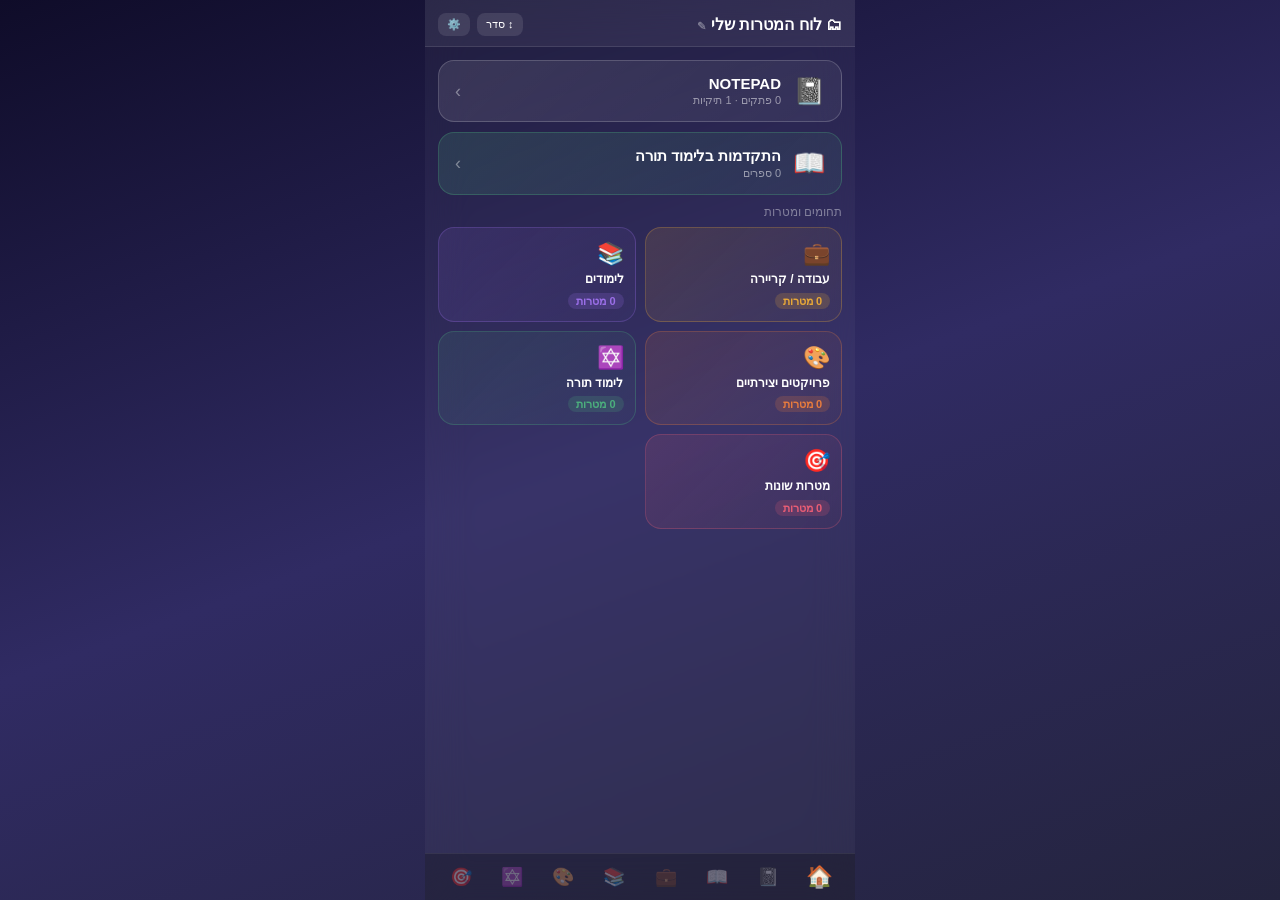
==== goals-webapp/index.html @ 12609e01 "Add files via upload" ====
<!DOCTYPE html>
<html lang="he" dir="rtl">
<head>
<meta charset="UTF-8"/>
<meta name="viewport" content="width=device-width,initial-scale=1,maximum-scale=1,user-scalable=no"/>
<meta name="mobile-web-app-capable" content="yes"/>
<meta name="apple-mobile-web-app-capable" content="yes"/>
<meta name="apple-mobile-web-app-status-bar-style" content="black-translucent"/>
<meta name="theme-color" content="#0f0c29"/>
<title>לוח המטרות</title>
<style>
*{box-sizing:border-box;margin:0;padding:0;-webkit-tap-highlight-color:transparent;}
body{font-family:'Segoe UI',Tahoma,Arial,sans-serif;background:linear-gradient(160deg,#0f0c29,#302b63,#24243e);min-height:100vh;color:#fff;direction:rtl;overflow-x:hidden;}
#root{display:flex;justify-content:center;min-height:100vh;}
.shell{width:100%;max-width:430px;min-height:100vh;background:rgba(255,255,255,0.04);backdrop-filter:blur(20px);display:flex;flex-direction:column;position:relative;}
.hdr{padding:13px 13px 10px;background:rgba(255,255,255,0.06);border-bottom:1px solid rgba(255,255,255,0.1);display:flex;align-items:center;gap:7px;flex-shrink:0;}
.hdr-title{flex:1;font-size:16px;font-weight:700;overflow:hidden;white-space:nowrap;text-overflow:ellipsis;cursor:pointer;}
.content{flex:1;overflow-y:auto;padding:13px;-webkit-overflow-scrolling:touch;}
.footer{padding:7px 10px;border-top:1px solid rgba(255,255,255,0.08);background:rgba(0,0,0,0.25);display:flex;justify-content:space-around;flex-shrink:0;}
.footer button{background:none;border:none;cursor:pointer;font-size:18px;transition:all 0.15s;padding:5px;}
.card{background:rgba(255,255,255,0.07);border-radius:14px;padding:12px 14px;margin-bottom:9px;}
.hb{background:rgba(255,255,255,0.1);border:none;border-radius:8px;color:#fff;font-size:11px;cursor:pointer;padding:5px 9px;}
.ib{background:rgba(255,255,255,0.1);border:none;border-radius:8px;color:#fff;font-size:13px;cursor:pointer;padding:5px 7px;}
.inp{width:100%;background:rgba(255,255,255,0.1);border:1px solid rgba(255,255,255,0.2);border-radius:10px;padding:10px 12px;color:#fff;font-size:14px;outline:none;direction:rtl;font-family:inherit;}
.inp::placeholder{color:rgba(255,255,255,0.4);}
textarea.inp{resize:none;}
.btn{border:none;border-radius:10px;color:#fff;font-size:14px;font-weight:600;padding:10px 16px;cursor:pointer;}
.row{display:flex;align-items:center;gap:8px;justify-content:space-between;}
.grid2{display:grid;grid-template-columns:1fr 1fr;gap:9px;}
.cat-tile{border-radius:16px;padding:13px 11px;color:#fff;cursor:pointer;text-align:right;border:none;width:100%;}
.tag{border-radius:8px;padding:2px 8px;font-size:11px;font-weight:700;}
.dashed-btn{width:100%;border-radius:14px;padding:12px;font-size:14px;font-weight:600;cursor:pointer;margin-top:4px;border-style:dashed;border-width:2px;}
.empty-state{text-align:center;padding:48px 0;color:rgba(255,255,255,0.3);}
.empty-state .icon{font-size:44px;margin-bottom:10px;}
.modal-bg{position:fixed;inset:0;background:rgba(0,0,0,0.75);display:flex;align-items:center;justify-content:center;z-index:100;padding:20px;}
.modal{background:#1a1535;border-radius:18px;padding:20px;width:100%;max-width:340px;border:1px solid rgba(255,255,255,0.13);}
.modal h3{font-size:16px;font-weight:700;margin-bottom:14px;}
.slide-menu{background:rgba(12,9,40,0.98);border-bottom:1px solid rgba(255,255,255,0.12);padding:10px 13px;z-index:20;}
.folder-row{display:flex;align-items:center;gap:7px;padding:7px 8px;border-radius:10px;margin-bottom:3px;cursor:pointer;}
.tabs{display:flex;gap:6px;overflow-x:auto;padding-bottom:10px;margin-bottom:4px;}
.tab{flex-shrink:0;border-radius:20px;padding:5px 14px;font-size:12px;cursor:pointer;white-space:nowrap;border:1px solid rgba(255,255,255,0.12);background:rgba(255,255,255,0.07);color:rgba(255,255,255,0.55);}
.tab.active{background:rgba(93,168,232,0.3);border-color:#5DA8E8;color:#fff;font-weight:700;}
.rich-link{color:#7ecfff;word-break:break-all;text-decoration:underline;}
mark{background:#FFD700;color:#000;border-radius:3px;padding:0 2px;}
.clamp1{overflow:hidden;display:-webkit-box;-webkit-line-clamp:1;-webkit-box-orient:vertical;}
.clamp4{overflow:hidden;display:-webkit-box;-webkit-line-clamp:4;-webkit-box-orient:vertical;}
.reorder-banner{background:rgba(255,200,0,0.12);border-bottom:1px solid rgba(255,200,0,0.2);padding:7px 14px;font-size:12px;color:#FFD700;text-align:center;}
.drag-active{transform:scale(1.03);opacity:0.7;}
.drag-over{outline:2px solid #5DA8E8;outline-offset:2px;}
input[type=file]{display:none;}
</style>
<link rel="manifest" href="manifest.json"/>
<meta name="theme-color" content="#0f0c29"/>
</head>
<body>
<div id="root"><div class="shell" id="shell"></div></div>

<input type="file" id="cameraInput" accept="image/*" capture="environment"/>
<input type="file" id="txtInput" accept=".txt"/>
<input type="file" id="fnpInput" accept=".txt,.fnp,.npa"/>

<script>
// ══ CONSTANTS ══
const EMOJI_OPTIONS=["💼","📚","🎨","✡️","🎯","💡","🏋️","❤️","💰","🌍","🎵","🔬","✈️","🏠","🤝","⭐","🔥","💎","🧠","📝","🗓","🎓","🏆","🌱","🌊","🦁","🐉","🌸","🍀","🎭","🚀","⚡","🕍","📖","🙏","🌟","🎶","💪","🔑","🎪","🧩","🎲","🏄","🌺","🦅","🌈","🔮","🧘","🏗","🎬","📷","🍎","☕","🎸","🛡","🌙","🌞","🗺","🎁","🧲"];
const COLOR_OPTIONS=["#E8A838","#9B6FE8","#E87C3E","#4CAF7D","#E85D75","#5DA8E8","#F06292","#26C6DA","#AB47BC","#66BB6A","#FF7043","#78909C","#D4AC0D","#1ABC9C","#E74C3C","#3498DB","#9B59B6","#F39C12","#2ECC71","#E67E22"];
const DEFAULT_CATS=[{id:"work",label:"עבודה / קריירה",emoji:"💼",color:"#E8A838"},{id:"learning",label:"לימודים",emoji:"📚",color:"#9B6FE8"},{id:"creative",label:"פרויקטים יצירתיים",emoji:"🎨",color:"#E87C3E"},{id:"torah",label:"לימוד תורה",emoji:"✡️",color:"#4CAF7D"},{id:"goals",label:"מטרות שונות",emoji:"🎯",color:"#E85D75"}];
const uid=()=>Date.now().toString(36)+Math.random().toString(36).slice(2);
const today=()=>new Date().toLocaleDateString("he-IL");

// ══ STATE ══
function load(key,def){try{const v=localStorage.getItem(key);return v!=null?JSON.parse(v):def;}catch{return def;}}
function save(key,val){try{localStorage.setItem(key,JSON.stringify(val));}catch{}}

let S={
  cats:load("cats",DEFAULT_CATS),
  catsTrash:load("catsTrash",[]),
  data:load("data",(()=>{const d={};DEFAULT_CATS.forEach(c=>{d[c.id]={goals:[]}});return d;})()),
  goalsTrash:load("goalsTrash",[]),
  torahBooks:load("torahBooks",[]),
  torahTrash:load("torahTrash",[]),
  npFolders:load("npFolders",[{id:"default",name:"כללי"}]),
  npNotes:load("npNotes",[]),
  npTrash:load("npTrash",[]),
  bookImages:load("bookImages",{}),
  homeOrder:load("homeOrder",["notepad","torah","goals-grid"]),
  appTitle:load("appTitle","לוח המטרות שלי"),
  // UI state (not persisted)
  view:"home",activeCat:null,activeGoalId:null,activeFolderId:"default",
  fullNote:null,reorderMode:false,editingTitle:false,titleDraft:"",
  folderMenuOpen:false,npMenuOpen:false,showSearch:false,searchQuery:"",sortMode:"date",
  addingFolder:false,newFolderName:"",editFolderId:null,editFolderName:"",
  addingNpNote:false,npNoteText:"",editNpNoteId:null,moveNoteId:null,shareNoteId:null,
  newGoal:"",addingGoal:false,editGoalId:null,editGoalText:"",
  newNote:"",addingNote:false,noteExp:{},
  showCatForm:false,editCatId:null,catForm:{label:"",emoji:"🎯",color:"#E85D75"},
  addingBook:false,bookForm:{name:"",chapter:"",page:"",lastText:""},editBookId:null,
  pendingPhotoBookId:null,viewingImg:null,
};

function setState(patch){Object.assign(S,patch);persist();render();}
function persist(){save("cats",S.cats);save("catsTrash",S.catsTrash);save("data",S.data);save("goalsTrash",S.goalsTrash);save("torahBooks",S.torahBooks);save("torahTrash",S.torahTrash);save("npFolders",S.npFolders);save("npNotes",S.npNotes);save("npTrash",S.npTrash);save("bookImages",S.bookImages);save("homeOrder",S.homeOrder);save("appTitle",S.appTitle);}

// ══ HELPERS ══
function downloadTXT(content,filename){const blob=new Blob([content],{type:"text/plain;charset=utf-8"});const url=URL.createObjectURL(blob);const a=document.createElement("a");a.href=url;a.download=filename;a.click();URL.revokeObjectURL(url);}
function shareWA(text){window.open(`https://wa.me/?text=${encodeURIComponent(text)}`,"_blank");}
function shareEmail(subject,body){window.open(`mailto:?subject=${encodeURIComponent(subject)}&body=${encodeURIComponent(body)}`,"_blank");}
function exportGoalsTXT(){let t="המטרות שלי\n"+"=".repeat(30)+"\n\n";S.cats.forEach(c=>{t+=`${c.emoji} ${c.label}\n${"─".repeat(25)}\n`;const gs=S.data[c.id]?.goals||[];if(!gs.length)t+="  (אין מטרות)\n";gs.forEach((g,gi)=>{t+=`  ${gi+1}. ${g.title}\n`;g.notes.forEach((n,ni)=>{t+=`     #${ni+1} ${n.done?"[✓]":"[ ]"} ${n.text}\n`;});});t+="\n";});return t;}
function exportTorahTXT(){let t="✡️ לימוד תורה\n"+"=".repeat(30)+"\n\n";S.torahBooks.forEach((b,i)=>{t+=`${i+1}. ${b.name}\n   פרק: ${b.chapter||"—"}  |  עמוד: ${b.page||"—"}\n`;if(b.lastText)t+=`   עצרתי ב: "${b.lastText}"\n`;t+="\n";});return t;}
function exportNpTXT(){let t="📓 NOTEPAD\n"+"=".repeat(30)+"\n\n";S.npFolders.forEach(f=>{t+=`📁 ${f.name}\n${"─".repeat(20)}\n`;const fn=S.npNotes.filter(n=>n.folderId===f.id);if(!fn.length)t+="  (אין פתקים)\n";fn.forEach(n=>{t+=`  ${n.star?"⭐ ":""}[${n.date}]\n  ${n.text}\n\n`;});});return t;}

function richHTML(text,clampClass){
  const esc=s=>s.replace(/&/g,"&amp;").replace(/</g,"&lt;").replace(/>/g,"&gt;");
  let html="";
  text.split(/(==.+?==)|(https?:\/\/[^\s]+)/g).forEach(part=>{
    if(!part)return;
    if(part.startsWith("==")&&part.endsWith("==")){html+=`<mark>${esc(part.slice(2,-2))}</mark>`;}
    else if(/^https?:\/\//.test(part)){html+=`<a href="${esc(part)}" target="_blank" class="rich-link" onclick="event.stopPropagation()">${esc(part)}</a>`;}
    else{html+=esc(part).replace(/\n/g,"<br>");}
  });
  return `<div class="${clampClass||""}" style="font-size:14px;line-height:1.7;white-space:pre-wrap">${html}</div>`;
}

function getFolderNotes(){
  let ns=S.npNotes.filter(n=>n.folderId===S.activeFolderId);
  if(S.searchQuery)ns=ns.filter(n=>n.text.toLowerCase().includes(S.searchQuery.toLowerCase()));
  if(S.sortMode==="star")ns=[...ns].sort((a,b)=>(b.star?1:0)-(a.star?1:0));
  else if(S.sortMode==="az")ns=[...ns].sort((a,b)=>a.text.localeCompare(b.text,"he"));
  else ns=[...ns].sort((a,b)=>{if(b.star!==a.star)return(b.star?1:0)-(a.star?1:0);return b.id>a.id?1:-1;});
  return ns;
}

// ══ LOGIC ══
function resetForms(){Object.assign(S,{addingGoal:false,editGoalId:null,addingNote:false,addingBook:false,showCatForm:false,editCatId:null,addingNpNote:false,addingFolder:false,editNpNoteId:null,folderMenuOpen:false,npMenuOpen:false,showSearch:false,searchQuery:"",shareNoteId:null,moveNoteId:null,reorderMode:false});}
function goBack(){
  resetForms();
  if(S.fullNote){setState({fullNote:null});return;}
  const nav={
    "goal-detail":()=>setState({view:"goals",activeGoalId:null}),
    "goals-trash":()=>setState({view:"goals"}),
    "goals":()=>setState({view:"home",activeCat:null}),
    "cat-trash":()=>setState({view:"manage-cats"}),
    "manage-cats":()=>setState({view:"home"}),
    "torah-trash":()=>setState({view:"torah-progress"}),
    "torah-progress":()=>setState({view:"home"}),
    "np-trash":()=>setState({view:"notepad"}),
    "notepad":()=>setState({view:"home"}),
  };
  if(nav[S.view])nav[S.view]();
}

// Cat
function saveCat(){if(!S.catForm.label.trim())return;if(S.editCatId){S.cats=S.cats.map(c=>c.id===S.editCatId?{...c,...S.catForm}:c);S.editCatId=null;}else{const id=uid();S.cats=[...S.cats,{id,...S.catForm}];S.data={...S.data,[id]:{goals:[]}};}S.catForm={label:"",emoji:"🎯",color:"#E85D75"};S.showCatForm=false;setState({});}
function deleteCat(id){const cat=S.cats.find(c=>c.id===id);const gs=S.data[id]?.goals||[];S.catsTrash=[...S.catsTrash,{...cat,goals:gs,deletedAt:today()}];S.cats=S.cats.filter(c=>c.id!==id);delete S.data[id];setState({});}
function restoreCat(id){const it=S.catsTrash.find(c=>c.id===id);if(!it)return;const{deletedAt,goals,...cat}=it;S.cats=[...S.cats,cat];S.data={...S.data,[cat.id]:{goals}};S.catsTrash=S.catsTrash.filter(c=>c.id!==id);setState({});}

// Goals
function addGoal(){if(!S.newGoal.trim())return;S.data[S.activeCat].goals=[...S.data[S.activeCat].goals,{id:uid(),title:S.newGoal.trim(),notes:[]}];setState({newGoal:"",addingGoal:false});}
function saveEditGoal(){if(!S.editGoalText.trim())return;S.data[S.activeCat].goals.find(g=>g.id===S.editGoalId).title=S.editGoalText.trim();setState({editGoalId:null,editGoalText:""});}
function deleteGoal(id){const g=S.data[S.activeCat].goals.find(g=>g.id===id);if(g)S.goalsTrash=[...S.goalsTrash,{...g,deletedAt:today(),catId:S.activeCat}];S.data[S.activeCat].goals=S.data[S.activeCat].goals.filter(g=>g.id!==id);setState({});}
function restoreGoal(id){const g=S.goalsTrash.find(g=>g.id===id);if(g){const{deletedAt,catId,...r}=g;if(!S.data[catId])S.data[catId]={goals:[]};S.data[catId].goals=[...S.data[catId].goals,r];}S.goalsTrash=S.goalsTrash.filter(g=>g.id!==id);setState({});}
function addGoalNote(){if(!S.newNote.trim())return;S.data[S.activeCat].goals.find(g=>g.id===S.activeGoalId).notes.push({id:uid(),text:S.newNote.trim(),done:false});setState({newNote:"",addingNote:false});}
function toggleGoalNote(nid){const g=S.data[S.activeCat].goals.find(g=>g.id===S.activeGoalId);const n=g.notes.find(n=>n.id===nid);n.done=!n.done;setState({});}
function deleteGoalNote(nid){const g=S.data[S.activeCat].goals.find(g=>g.id===S.activeGoalId);g.notes=g.notes.filter(n=>n.id!==nid);setState({});}

// Torah
function saveBook(){if(!S.bookForm.name.trim())return;if(S.editBookId){S.torahBooks=S.torahBooks.map(b=>b.id===S.editBookId?{...b,...S.bookForm}:b);S.editBookId=null;}else{S.torahBooks=[...S.torahBooks,{id:uid(),...S.bookForm}];}S.bookForm={name:"",chapter:"",page:"",lastText:""};setState({addingBook:false});}
function deleteBook(id){const b=S.torahBooks.find(b=>b.id===id);if(b)S.torahTrash=[...S.torahTrash,{...b,deletedAt:today()}];S.torahBooks=S.torahBooks.filter(b=>b.id!==id);setState({});}
function restoreBook(id){const b=S.torahTrash.find(b=>b.id===id);if(b){const{deletedAt,...r}=b;S.torahBooks=[...S.torahBooks,r];}S.torahTrash=S.torahTrash.filter(b=>b.id!==id);setState({});}

// Notepad
function addFolder(){if(!S.newFolderName.trim())return;S.npFolders=[...S.npFolders,{id:uid(),name:S.newFolderName.trim()}];setState({newFolderName:"",addingFolder:false});}
function saveRenameFolder(){if(!S.editFolderName.trim())return;S.npFolders=S.npFolders.map(f=>f.id===S.editFolderId?{...f,name:S.editFolderName.trim()}:f);setState({editFolderId:null,editFolderName:""});}
function deleteFolder(id){if(id==="default")return;S.npFolders=S.npFolders.filter(f=>f.id!==id);S.npNotes=S.npNotes.map(n=>n.folderId===id?{...n,folderId:"default"}:n);if(S.activeFolderId===id)S.activeFolderId="default";setState({});}
function saveNpNote(){if(!S.npNoteText.trim())return;if(S.editNpNoteId){S.npNotes=S.npNotes.map(n=>n.id===S.editNpNoteId?{...n,text:S.npNoteText.trim()}:n);S.editNpNoteId=null;}else{S.npNotes=[...S.npNotes,{id:uid(),folderId:S.activeFolderId,text:S.npNoteText.trim(),date:today(),star:false}];}setState({npNoteText:"",addingNpNote:false});}
function toggleStar(id){S.npNotes=S.npNotes.map(n=>n.id===id?{...n,star:!n.star}:n);setState({});}
function deleteNpNote(id){const n=S.npNotes.find(n=>n.id===id);if(n)S.npTrash=[...S.npTrash,{...n,deletedAt:today()}];S.npNotes=S.npNotes.filter(n=>n.id!==id);setState({});}
function restoreNote(id){const n=S.npTrash.find(n=>n.id===id);if(n){const{deletedAt,...r}=n;S.npNotes=[...S.npNotes,r];}S.npTrash=S.npTrash.filter(n=>n.id!==id);setState({});}
function permanentDelete(id){S.npTrash=S.npTrash.filter(n=>n.id!==id);setState({});}
function moveNote(nid,fid){S.npNotes=S.npNotes.map(n=>n.id===nid?{...n,folderId:fid}:n);setState({moveNoteId:null});}
function duplicateNote(id){const n=S.npNotes.find(n=>n.id===id);if(n)S.npNotes=[...S.npNotes,{...n,id:uid(),date:today(),star:false}];setState({});}

// ══ HTML BUILDERS ══
function hb(label,onclick,style=""){return `<button class="hb" onclick="${onclick}" style="${style}">${label}</button>`;}
function ib(label,onclick,bg="rgba(255,255,255,0.1)",style=""){return `<button class="ib" onclick="${onclick}" style="background:${bg};${style}">${label}</button>`;}
function btn(label,onclick,color,flex=""){return `<button class="btn" onclick="${onclick}" style="background:${color||"rgba(255,255,255,0.12)"};${flex?"flex:1;":""}">${label}</button>`;}
function card(inner,border="",bg="rgba(255,255,255,0.07)"){return `<div class="card" style="border:${border||"1px solid rgba(255,255,255,0.1)"};background:${bg}">${inner}</div>`;}
function tag(text,color){return `<span class="tag" style="background:${color}30;color:${color}">${text}</span>`;}
function inp(id,placeholder,val="",type="text",extra=""){return `<input id="${id}" class="inp" type="${type}" placeholder="${placeholder}" value="${val}" ${extra}/>`;}
function textarea(id,placeholder,val="",rows=4){return `<textarea id="${id}" class="inp" rows="${rows}" placeholder="${placeholder}">${val}</textarea>`;}

function trashSection(items,emptyFn,renderItem){
  if(!items.length)return`<div class="empty-state"><div class="icon">🗑</div>סל ריק</div>`;
  let h=`<div class="row" style="margin-bottom:12px"><span style="font-size:12px;color:rgba(255,255,255,0.4)">${items.length} פריטים</span><button class="ib" onclick="${emptyFn}" style="background:rgba(255,80,80,0.2);color:#ff9090;font-size:12px">רוקן סל 🗑</button></div>`;
  [...items].reverse().forEach(it=>{h+=renderItem(it);});
  return h;
}

function buildHeader(){
  const cur=S.cats.find(c=>c.id===S.activeCat);
  const curGoal=S.activeGoalId&&S.activeCat?S.data[S.activeCat]?.goals.find(g=>g.id===S.activeGoalId):null;
  const curFolder=S.npFolders.find(f=>f.id===S.activeFolderId);
  let title="";
  if(S.fullNote)title="📄 צפייה";
  else({home:`🗂 ${S.appTitle}`,"manage-cats":"⚙️ קטגוריות","cat-trash":"🗑 סל קטגוריות",goals:`${cur?.emoji||""} ${cur?.label||""}`,"goal-detail":`📝 ${curGoal?.title||""}`,"goals-trash":"🗑 סל מטרות","torah-progress":"📖 התקדמות בלימוד","torah-trash":"🗑 סל ספרים",notepad:`📁 ${curFolder?.name||"כללי"}`,"np-trash":"🗑 סל פתקים"})[S.view]?title=({home:`🗂 ${S.appTitle}`,"manage-cats":"⚙️ קטגוריות","cat-trash":"🗑 סל קטגוריות",goals:`${cur?.emoji||""} ${cur?.label||""}`,"goal-detail":`📝 ${curGoal?.title||""}`,"goals-trash":"🗑 סל מטרות","torah-progress":"📖 התקדמות בלימוד","torah-trash":"🗑 סל ספרים",notepad:`📁 ${curFolder?.name||"כללי"}`,"np-trash":"🗑 סל פתקים"})[S.view]:null;
  
  let back=S.view!=="home"||S.fullNote?`<button class="hb" onclick="goBack()" style="font-size:16px;padding:4px 11px">←</button>`:"";
  let titleEl="";
  if(S.view==="home"&&S.editingTitle){
    titleEl=`<input id="titleInp" class="inp" value="${S.appTitle.replace(/"/g,'&quot;')}" style="flex:1;font-size:15px;font-weight:700;padding:4px 10px" onblur="finishTitle()" onkeydown="if(event.key==='Enter')finishTitle()"/>`;
  } else {
    titleEl=`<div class="hdr-title" onclick="${S.view==="home"?"startEditTitle()":""}">${title}${S.view==="home"?" <span style='font-size:11px;opacity:0.35'>✎</span>":""}</div>`;
  }

  let actions="";
  if(S.view==="home"&&!S.editingTitle)actions+=`${hb(S.reorderMode?"✓ סיום":"↕ סדר","toggleReorder()",S.reorderMode?"background:rgba(255,200,0,0.25);color:#FFD700;font-weight:700":"")}${hb("⚙️","setState({view:'manage-cats'})")}`;
  if(S.view==="manage-cats"){const cnt=S.catsTrash.length;actions+=`<button class="hb" onclick="setState({view:'cat-trash'})" style="background:${cnt?"rgba(255,80,80,0.22)":"rgba(255,255,255,0.08)"};color:${cnt?"#ff9090":"rgba(255,255,255,0.45)"}">🗑${cnt?" "+cnt:""}</button>`;}
  if(S.view==="goals"){const cnt=S.goalsTrash.filter(g=>g.catId===S.activeCat).length;actions+=`${hb("⬇","downloadTXT(exportGoalsTXT(),'מטרות.txt')")}<button class="hb" onclick="setState({view:'goals-trash'})" style="background:${cnt?"rgba(255,80,80,0.22)":"rgba(255,255,255,0.08)"};color:${cnt?"#ff9090":"rgba(255,255,255,0.45)"}">🗑${cnt?" "+cnt:""}</button>`;}
  if(S.view==="goal-detail"&&curGoal)actions+=`${hb("📱","shareWA('"+encodeURIComponent(curGoal.title+"\\n"+curGoal.notes.map((n,i)=>`${i+1}. ${n.text}`).join("\\n"))+"'.replace(/%0A/g,'\\n'))",'color:#25D366;background:rgba(37,211,102,0.12)')}${hb("✉️","shareEmail(decodeURIComponent('"+encodeURIComponent(curGoal.title)+"'),decodeURIComponent('"+encodeURIComponent(curGoal.notes.map((n,i)=>`${i+1}. ${n.text}`).join("\n"))+"'))",'color:#EA4335;background:rgba(234,67,53,0.1)')}`;
  if(S.view==="torah-progress"){const cnt=S.torahTrash.length;actions+=`${hb("⬇","downloadTXT(exportTorahTXT(),'לימוד-תורה.txt')")}<button class="hb" onclick="setState({view:'torah-trash'})" style="background:${cnt?"rgba(255,80,80,0.22)":"rgba(255,255,255,0.08)"};color:${cnt?"#ff9090":"rgba(255,255,255,0.45)"}">🗑${cnt?" "+cnt:""}</button>`;}
  if(S.view==="notepad")actions+=`${hb("🔍","toggleSearch()",S.showSearch?"color:#FFD700":"")}${hb("📁▾","toggleFolderMenu()",S.folderMenuOpen?"color:#5DA8E8":"")}${hb("⋯","toggleNpMenu()",S.npMenuOpen?"color:#9B6FE8":"")}`;

  return `<div class="hdr">${back}${titleEl}${actions}</div>`;
}

function buildFooter(){
  const items=[["home","🏠"],["notepad","📓"],["torah-progress","📖"],...S.cats.map(c=>[c.id+"_g",c.emoji])].slice(0,8);
  return`<div class="footer">${items.map(([v,e])=>{
    const active=v==="home"?S.view==="home":v==="notepad"?(S.view==="notepad"||S.view==="np-trash"):v==="torah-progress"?(S.view==="torah-progress"||S.view==="torah-trash"):S.activeCat===v.replace("_g","")&&["goals","goal-detail","goals-trash"].includes(S.view);
    const nav=v==="home"?"navHome()":v==="notepad"?"navNotepad()":v==="torah-progress"?"setState({view:'torah-progress'})":"navCat('"+v.replace("_g","")+"')";
    return`<button onclick="${nav}" style="opacity:${active?1:0.35};transform:${active?"scale(1.2)":"scale(1)"};transition:all 0.15s;background:none;border:none;cursor:pointer;font-size:18px">${e}</button>`;
  }).join("")}</div>`;
}

function navHome(){resetForms();setState({view:"home",activeCat:null,fullNote:null});}
function navNotepad(){resetForms();setState({view:"notepad",activeFolderId:"default",fullNote:null});}
function navCat(id){resetForms();setState({view:"goals",activeCat:id,fullNote:null});}
function toggleReorder(){setState({reorderMode:!S.reorderMode});}
function startEditTitle(){setState({editingTitle:true,titleDraft:S.appTitle});}
function finishTitle(){const v=document.getElementById("titleInp")?.value||S.appTitle;setState({appTitle:v||S.appTitle,editingTitle:false});}
function toggleSearch(){setState({showSearch:!S.showSearch,searchQuery:""});}
function toggleFolderMenu(){setState({folderMenuOpen:!S.folderMenuOpen,npMenuOpen:false});}
function toggleNpMenu(){setState({npMenuOpen:!S.npMenuOpen,folderMenuOpen:false});}

// ══ PAGE BUILDERS ══
function buildHome(){
  let h=S.reorderMode?`<div class="reorder-banner">↕ לחץ ארוך וגרור · או השתמש בחצים ▲▼</div>`:"";
  S.homeOrder.forEach((item,idx)=>{
    if(item==="notepad"){
      const cnt=S.npFolders.reduce((a,f)=>a+S.npNotes.filter(n=>n.folderId===f.id).length,0);
      if(S.reorderMode){
        h+=`<div class="card" style="display:flex;align-items:center;gap:10px;border:1px solid rgba(255,255,255,0.18);margin-bottom:10px"><span style="opacity:0.4">☰</span><span style="flex:1;font-weight:600">NOTEPAD 📓</span>${ib("▲",`moveHomeItem(${idx},-1)`)}${ib("▼",`moveHomeItem(${idx},1)`)}</div>`;
      }else{
        h+=`<button onclick="navNotepad()" style="width:100%;background:linear-gradient(135deg,rgba(255,255,255,0.1),rgba(255,255,255,0.05));border:1px solid rgba(255,255,255,0.18);border-radius:16px;padding:14px 16px;color:#fff;cursor:pointer;text-align:right;display:flex;align-items:center;gap:12px;margin-bottom:10px"><span style="font-size:26px">📓</span><div><div style="font-weight:700;font-size:15px">NOTEPAD</div><div style="font-size:11px;color:rgba(255,255,255,0.5);margin-top:2px">${cnt} פתקים · ${S.npFolders.length} תיקיות</div></div><span style="margin-right:auto;font-size:18px;opacity:0.4">›</span></button>`;
      }
    }else if(item==="torah"){
      if(S.reorderMode){
        h+=`<div class="card" style="display:flex;align-items:center;gap:10px;border:1px solid rgba(76,175,125,0.3);margin-bottom:10px"><span style="opacity:0.4">☰</span><span style="flex:1;font-weight:600">התקדמות בלימוד תורה 📖</span>${ib("▲",`moveHomeItem(${idx},-1)`)}${ib("▼",`moveHomeItem(${idx},1)`)}</div>`;
      }else{
        h+=`<button onclick="setState({view:'torah-progress'})" style="width:100%;background:linear-gradient(135deg,rgba(76,175,125,0.18),rgba(76,175,125,0.08));border:1px solid rgba(76,175,125,0.3);border-radius:16px;padding:14px 16px;color:#fff;cursor:pointer;text-align:right;display:flex;align-items:center;gap:12px;margin-bottom:10px"><span style="font-size:26px">📖</span><div><div style="font-weight:700;font-size:15px">התקדמות בלימוד תורה</div><div style="font-size:11px;color:rgba(255,255,255,0.5);margin-top:2px">${S.torahBooks.length} ספרים</div></div><span style="margin-right:auto;font-size:18px;opacity:0.4">›</span></button>`;
      }
    }else if(item==="goals-grid"){
      if(S.reorderMode){
        h+=`<div class="card" style="display:flex;align-items:center;gap:10px;border:1px solid rgba(255,255,255,0.18)"><span style="opacity:0.4">☰</span><span style="flex:1;font-weight:600">🎯 קטגוריות מטרות</span>${ib("▲",`moveHomeItem(${idx},-1)`)}${ib("▼",`moveHomeItem(${idx},1)`)}</div>`;
      }else{
        h+=`<div style="font-size:12px;color:rgba(255,255,255,0.4);margin-bottom:8px">תחומים ומטרות</div><div class="grid2">`;
        S.cats.forEach(cat=>{
          const cnt=S.data[cat.id]?.goals.length||0;
          h+=`<button onclick="navCat('${cat.id}')" class="cat-tile" style="background:linear-gradient(135deg,${cat.color}22,${cat.color}0a);border:1px solid ${cat.color}44"><div style="font-size:22px;margin-bottom:5px">${cat.emoji}</div><div style="font-size:12px;font-weight:700;line-height:1.3;margin-bottom:5px">${cat.label}</div>${tag(cnt+" מטרות",cat.color)}</button>`;
        });
        h+=`</div>`;
      }
    }
  });
  return h;
}
function moveHomeItem(idx,dir){
  const ni=idx+dir;if(ni<0||ni>=S.homeOrder.length)return;
  const a=[...S.homeOrder];[a[idx],a[ni]]=[a[ni],a[idx]];setState({homeOrder:a});
}

function buildManageCats(){
  let h=`<div style="font-size:12px;color:rgba(255,255,255,0.4);margin-bottom:10px">✏️ לשינוי שם · 🗑 למחיקה</div>`;
  S.cats.forEach(cat=>{
    h+=`<div class="card" style="border:1px solid ${cat.color}33;display:flex;align-items:center;gap:9px">
      <span style="font-size:20px">${cat.emoji}</span>
      <div style="flex:1"><div style="font-weight:700;font-size:14px">${cat.label}</div><div style="font-size:11px;color:rgba(255,255,255,0.4)">${S.data[cat.id]?.goals.length||0} מטרות</div></div>
      ${ib("✏️",`editCat('${cat.id}')`)}${ib("🗑",`deleteCat('${cat.id}')`, "rgba(255,80,80,0.15)")}
    </div>`;
  });
  if(S.showCatForm){
    h+=`<div class="card" style="border:1px solid ${S.catForm.color}55">
      <div style="font-size:13px;font-weight:700;color:${S.catForm.color};margin-bottom:10px">${S.editCatId?"עריכת קטגוריה":"קטגוריה חדשה"}</div>
      <input id="catLabel" class="inp" placeholder="שם הקטגוריה *" value="${(S.catForm.label||"").replace(/"/g,'&quot;')}" style="margin-bottom:10px"/>
      <div style="font-size:12px;color:rgba(255,255,255,0.5);margin-bottom:5px">סמל:</div>
      <div style="display:flex;flex-wrap:wrap;gap:4px;max-height:110px;overflow-y:auto;margin-bottom:10px">
        ${EMOJI_OPTIONS.map(em=>`<button onclick="setCatEmoji('${em}')" style="font-size:18px;background:${S.catForm.emoji===em?"rgba(255,255,255,0.2)":"transparent"};border:${S.catForm.emoji===em?"2px solid rgba(255,255,255,0.5)":"2px solid transparent"};border-radius:8px;padding:2px 4px;cursor:pointer">${em}</button>`).join("")}
      </div>
      <div style="font-size:12px;color:rgba(255,255,255,0.5);margin-bottom:5px">צבע:</div>
      <div style="display:flex;flex-wrap:wrap;gap:6px;margin-bottom:12px">
        ${COLOR_OPTIONS.map(col=>`<button onclick="setCatColor('${col}')" style="width:26px;height:26px;border-radius:50%;background:${col};border:${S.catForm.color===col?"3px solid #fff":"3px solid transparent"};cursor:pointer"></button>`).join("")}
      </div>
      <div style="display:flex;gap:8px">${btn("שמור ✓","saveCatFromForm()",S.catForm.color,"flex")}${btn("ביטול","setState({showCatForm:false,editCatId:null})")}</div>
    </div>`;
  }else{
    h+=`<button class="dashed-btn" onclick="setState({showCatForm:true,catForm:{label:'',emoji:'🎯',color:'#E85D75'},editCatId:null})" style="background:#9B6FE818;border-color:#9B6FE855;color:#9B6FE8">+ קטגוריה חדשה</button>`;
  }
  return h;
}
function editCat(id){const c=S.cats.find(x=>x.id===id);setState({showCatForm:true,editCatId:id,catForm:{label:c.label,emoji:c.emoji,color:c.color}});}
function setCatEmoji(e){S.catForm.emoji=e;setState({});}
function setCatColor(c){S.catForm.color=c;setState({});}
function saveCatFromForm(){const lbl=document.getElementById("catLabel")?.value||"";if(!lbl.trim())return;S.catForm.label=lbl;saveCat();}

function buildCatTrash(){
  return trashSection(S.catsTrash,"setState({catsTrash:[]})",cat=>`
    <div class="card" style="border:1px solid ${cat.color}44;background:${cat.color}0a">
      <div class="row" style="margin-bottom:6px">
        <div style="display:flex;align-items:center;gap:8px"><span style="font-size:20px">${cat.emoji}</span><div><div style="font-weight:700;font-size:14px">${cat.label}</div><div style="font-size:11px;color:rgba(255,255,255,0.4)">נמחק: ${cat.deletedAt} · ${cat.goals.length} מטרות</div></div></div>
        <div style="display:flex;gap:6px">${ib("↩ שחזר",`restoreCat('${cat.id}')`, "rgba(76,175,125,0.25)")} ${ib("🗑",`setState({catsTrash:S.catsTrash.filter(c=>c.id!=='${cat.id}')})`, "rgba(255,80,80,0.2)")}</div>
      </div>
      ${cat.goals.length>0?`<div style="margin-top:6px;padding-top:6px;border-top:1px solid rgba(255,255,255,0.08)">${cat.goals.map((g,i)=>`<div style="font-size:12px;color:rgba(255,255,255,0.5);margin-bottom:2px">${i+1}. ${g.title}</div>`).join("")}</div>`:""}
    </div>`
  );
}

function buildGoals(){
  const cat=S.cats.find(c=>c.id===S.activeCat);if(!cat)return"";
  let h="";
  const goals=S.data[S.activeCat]?.goals||[];
  if(!goals.length&&!S.addingGoal)h=`<div class="empty-state"><div class="icon">🌟</div>הוסף מטרה ראשונה!</div>`;
  goals.forEach((g,i)=>{
    if(S.editGoalId===g.id){
      h+=`<div class="card" style="border:1px solid ${cat.color}66">${inp("editGoalInp","שם המטרה...",g.title.replace(/"/g,'&quot;'),"text","style='margin-bottom:8px'")}<div style="display:flex;gap:8px">${btn("שמור ✓","saveGoalFromForm()",cat.color,"flex")}${btn("ביטול","setState({editGoalId:null})")}</div></div>`;
    }else{
      h+=`<div class="card" style="border:1px solid ${cat.color}33;display:flex;align-items:center;gap:9px;cursor:pointer" onclick="setState({view:'goal-detail',activeGoalId:'${g.id}'})">
        <span style="background:${cat.color};color:#fff;border-radius:8px;width:26px;height:26px;display:flex;align-items:center;justify-content:center;font-size:12px;font-weight:700;flex-shrink:0">${i+1}</span>
        <div style="flex:1"><div style="font-weight:600;font-size:14px">${g.title}</div><div style="font-size:11px;color:rgba(255,255,255,0.4);margin-top:2px">${g.notes.length} הערות</div></div>
        <span style="font-size:16px;opacity:0.4">›</span>
        ${ib("✏️",`startEditGoal('${g.id}')`)} ${ib("🗑",`deleteGoal('${g.id}')`, "rgba(255,80,80,0.15)")}
      </div>`;
    }
  });
  if(S.addingGoal){
    h+=`<div class="card">${inp("newGoalInp","שם המטרה...","","text","style='margin-bottom:10px'")}<div style="display:flex;gap:8px">${btn("הוסף ✓","addGoalFromForm()",cat.color,"flex")}${btn("ביטול","setState({addingGoal:false})")}</div></div>`;
  }else{
    h+=`<button class="dashed-btn" onclick="setState({addingGoal:true})" style="background:${cat.color}18;border-color:${cat.color}55;color:${cat.color}">+ הוסף מטרה</button>`;
  }
  return h;
}
function startEditGoal(id){const g=S.data[S.activeCat].goals.find(g=>g.id===id);setState({editGoalId:id,editGoalText:g.title});}
function addGoalFromForm(){S.newGoal=document.getElementById("newGoalInp")?.value||"";addGoal();}
function saveGoalFromForm(){S.editGoalText=document.getElementById("editGoalInp")?.value||"";saveEditGoal();}

function buildGoalDetail(){
  const cat=S.cats.find(c=>c.id===S.activeCat);
  const goal=S.data[S.activeCat]?.goals.find(g=>g.id===S.activeGoalId);
  if(!cat||!goal)return"";
  let h="";
  if(!goal.notes.length&&!S.addingNote)h=`<div class="empty-state"><div class="icon">📋</div>הוסף הערה ראשונה!</div>`;
  goal.notes.forEach((n,i)=>{
    const exp=S.noteExp[n.id]||0;
    h+=`<div class="card" style="border:1px solid ${cat.color}33;opacity:${n.done?0.5:1}">
      <div style="display:flex;align-items:flex-start;gap:9px">
        <button onclick="toggleGoalNote('${n.id}')" style="width:22px;height:22px;border-radius:7px;border:2px solid ${n.done?cat.color:"rgba(255,255,255,0.3)"};background:${n.done?cat.color:"transparent"};cursor:pointer;flex-shrink:0;margin-top:2px;color:#fff;font-size:12px">${n.done?"✓":""}</button>
        <div style="flex:1;cursor:pointer" onclick="toggleNoteExp('${n.id}')">
          ${tag("#"+(i+1),cat.color)}
          <div style="text-decoration:${n.done?"line-through":"none"};margin-top:4px">${richHTML(n.text,exp===0?"clamp1":"clamp4")}</div>
          ${exp===0&&n.text.length>50?`<span style="font-size:11px;color:rgba(255,255,255,0.35)">לחץ להרחבה…</span>`:""}
        </div>
        ${ib("⤢",`setState({fullNote:{type:'goal',id:'${n.id}'}})`, "rgba(255,255,255,0.07)")}
        ${ib("🗑",`deleteGoalNote('${n.id}')`, "rgba(255,80,80,0.15)")}
      </div>
    </div>`;
  });
  if(S.addingNote){
    h+=`<div class="card"><div style="font-size:11px;color:rgba(255,255,255,0.35);margin-bottom:6px">💡 ==טקסט== = הדגשה צהובה</div>${textarea("newNoteTA","כתוב הערה...",S.newNote,3)}<div style="display:flex;gap:8px;margin-top:8px">${btn("הוסף ✓","addNoteFromForm()",cat.color,"flex")}${btn("ביטול","setState({addingNote:false})")}</div></div>`;
  }else{
    h+=`<button class="dashed-btn" onclick="setState({addingNote:true})" style="background:${cat.color}18;border-color:${cat.color}55;color:${cat.color}">+ הוסף הערה</button>`;
  }
  return h;
}
function toggleNoteExp(id){const cur=S.noteExp[id]||0;S.noteExp={...S.noteExp,[id]:Math.min(cur+1,1)};setState({});}
function addNoteFromForm(){S.newNote=document.getElementById("newNoteTA")?.value||"";addGoalNote();}

function buildGoalsTrash(){
  return trashSection(S.goalsTrash,"setState({goalsTrash:[]})",g=>{
    const cat=S.cats.find(c=>c.id===g.catId)||S.catsTrash.find(c=>c.id===g.catId);
    return`<div class="card" style="border:1px solid rgba(255,80,80,0.2);background:rgba(255,50,50,0.06)">
      <div class="row" style="margin-bottom:6px">
        <div><div style="font-size:11px;color:rgba(255,255,255,0.35)">📅 ${g.deletedAt}</div>${cat?tag(cat.emoji+" "+cat.label,cat.color):""}</div>
        <div style="display:flex;gap:6px">${ib("↩ שחזר",`restoreGoal('${g.id}')`, "rgba(76,175,125,0.25)")} ${ib("🗑",`setState({goalsTrash:S.goalsTrash.filter(x=>x.id!=='${g.id}')})`, "rgba(255,80,80,0.2)")}</div>
      </div>
      <div style="font-weight:600;font-size:14px">${g.title}</div>
      ${g.notes.length?`<div style="font-size:11px;color:rgba(255,255,255,0.35);margin-top:4px">${g.notes.length} הערות</div>`:""}
    </div>`;
  });
}

function buildTorah(){
  let h="";
  if(!S.torahBooks.length&&!S.addingBook)h=`<div class="empty-state"><div class="icon">📖</div>הוסף ספר ראשון!</div>`;
  S.torahBooks.forEach((b,i)=>{
    const hasImg=!!S.bookImages[b.id];
    h+=`<div class="card" style="border:1px solid rgba(76,175,125,0.3)">
      <div class="row" style="margin-bottom:8px">
        <div style="font-weight:700;font-size:15px">${i+1}. ${b.name}</div>
        <div style="display:flex;gap:5px">
          ${hasImg?ib("🖼",`setViewingImg('${b.id}')`, "rgba(93,168,232,0.2)"):""}
          ${ib("📷",`capturePhoto('${b.id}')`)}
          ${ib("✏️",`editBook('${b.id}')`)}
          ${ib("🗑",`deleteBook('${b.id}')`, "rgba(255,80,80,0.15)")}
        </div>
      </div>
      <div style="display:flex;gap:8px;flex-wrap:wrap">
        ${b.chapter?tag("פרק "+b.chapter,"#4CAF7D"):""}
        ${b.page?tag("עמוד "+b.page,"#5DA8E8"):""}
      </div>
      ${b.lastText?`<div style="margin-top:8px;font-size:12px;color:rgba(255,255,255,0.5);border-top:1px solid rgba(255,255,255,0.08);padding-top:8px">עצרתי ב: <em>"${b.lastText}"</em></div>`:""}
      ${hasImg?`<img src="${S.bookImages[b.id]}" onclick="setViewingImg('${b.id}')" style="margin-top:10px;width:100%;max-height:130px;object-fit:cover;border-radius:10px;cursor:pointer" alt="page"/>`:""}
    </div>`;
  });
  if(S.addingBook){
    h+=`<div class="card" style="border:1px solid rgba(76,175,125,0.4)">
      <div style="font-size:13px;font-weight:700;margin-bottom:10px;color:#4CAF7D">${S.editBookId?"עריכת ספר":"ספר חדש"}</div>
      ${inp("bookName","שם הספר *",S.bookForm.name.replace(/"/g,'&quot;'),"text","style='margin-bottom:8px'")}
      ${inp("bookChapter","פרק",S.bookForm.chapter,"text","style='margin-bottom:8px'")}
      ${inp("bookPage","עמוד",S.bookForm.page,"text","style='margin-bottom:8px'")}
      ${textarea("bookLastText","הטקסט שעצרתי בו...",S.bookForm.lastText,2)}
      <div style="display:flex;gap:8px;margin-top:8px">${btn("שמור ✓","saveBookFromForm()","#4CAF7D","flex")}${btn("ביטול","setState({addingBook:false,editBookId:null,bookForm:{name:'',chapter:'',page:'',lastText:''}})") }</div>
    </div>`;
  }else{
    h+=`<button class="dashed-btn" onclick="setState({addingBook:true})" style="background:#4CAF7D18;border-color:#4CAF7D55;color:#4CAF7D">+ הוסף ספר</button>`;
  }
  return h;
}
function editBook(id){const b=S.torahBooks.find(b=>b.id===id);setState({addingBook:true,editBookId:id,bookForm:{name:b.name,chapter:b.chapter,page:b.page,lastText:b.lastText}});}
function saveBookFromForm(){S.bookForm={name:document.getElementById("bookName")?.value||"",chapter:document.getElementById("bookChapter")?.value||"",page:document.getElementById("bookPage")?.value||"",lastText:document.getElementById("bookLastText")?.value||""};saveBook();}
function capturePhoto(id){S.pendingPhotoBookId=id;document.getElementById("cameraInput").click();}
function setViewingImg(bookId){setState({viewingImg:bookId});}

function buildTorahTrash(){
  return trashSection(S.torahTrash,"setState({torahTrash:[]})",b=>`
    <div class="card" style="border:1px solid rgba(255,80,80,0.2);background:rgba(255,50,50,0.06)">
      <div class="row" style="margin-bottom:6px">
        <span style="font-size:11px;color:rgba(255,255,255,0.35)">📅 ${b.deletedAt}</span>
        <div style="display:flex;gap:6px">${ib("↩ שחזר",`restoreBook('${b.id}')`, "rgba(76,175,125,0.25)")} ${ib("🗑",`setState({torahTrash:S.torahTrash.filter(x=>x.id!=='${b.id}')})`, "rgba(255,80,80,0.2)")}</div>
      </div>
      <div style="font-weight:600;font-size:14px;margin-bottom:6px">${b.name}</div>
      <div style="display:flex;gap:8px;flex-wrap:wrap">${b.chapter?tag("פרק "+b.chapter,"#4CAF7D"):""}${b.page?tag("עמוד "+b.page,"#5DA8E8"):""}</div>
      ${b.lastText?`<div style="font-size:12px;color:rgba(255,255,255,0.4);margin-top:6px">עצרתי ב: <em>"${b.lastText}"</em></div>`:""}
    </div>`
  );
}

function buildFolderMenu(){
  let h=`<div class="slide-menu">
    <div class="row" style="margin-bottom:8px"><span style="font-size:12px;color:rgba(255,255,255,0.4)">תיקיות</span><span style="font-size:11px;color:rgba(255,200,0,0.55)">לחץ ארוך = גרירה</span></div>`;
  S.npFolders.forEach((f,idx)=>{
    const cnt=S.npNotes.filter(n=>n.folderId===f.id).length;
    const isActive=f.id===S.activeFolderId;
    if(S.editFolderId===f.id){
      h+=`<div style="display:flex;gap:6px;margin-bottom:6px">${inp("editFolderInp","שם...",f.name.replace(/"/g,'&quot;'),"text","style='padding:6px 10px;font-size:13px'")}<button class="ib" onclick="saveRenameFolderFromForm()" style="background:#4CAF7D;font-size:12px">✓</button><button class="ib" onclick="setState({editFolderId:null})">✕</button></div>`;
    }else{
      h+=`<div class="folder-row" style="background:${isActive?"rgba(93,168,232,0.18)":"transparent"}" onclick="selectFolder('${f.id}')">
        <span style="font-size:13px;opacity:0.4">☰</span>
        <span style="font-size:15px">📁</span>
        <span style="flex:1;font-size:13px;font-weight:${isActive?700:400}">${f.name}</span>
        <span style="font-size:11px;color:rgba(255,255,255,0.38)">${cnt}</span>
        ${ib("▲",`moveFolderItem(${idx},-1)`, "rgba(255,255,255,0.1)", "padding:2px 5px;font-size:11px")}
        ${ib("▼",`moveFolderItem(${idx},1)`, "rgba(255,255,255,0.1)", "padding:2px 5px;font-size:11px")}
        ${f.id!=="default"?ib("✏️",`setState({editFolderId:'${f.id}',editFolderName:'${f.name.replace(/'/g,"\\'")}'})`,"rgba(255,255,255,0.1)","padding:3px 6px;font-size:12px"):""}
        ${f.id!=="default"?ib("🗑",`deleteFolder('${f.id}')`, "rgba(255,80,80,0.15)","padding:3px 6px;font-size:12px"):""}
      </div>`;
    }
  });
  if(S.addingFolder){
    h+=`<div style="display:flex;gap:6px;margin-top:6px">${inp("newFolderInp","שם התיקייה...","","text","style='padding:6px 10px;font-size:13px'")}<button class="ib" onclick="addFolderFromForm()" style="background:#5DA8E8;font-size:12px">✓</button><button class="ib" onclick="setState({addingFolder:false})">✕</button></div>`;
  }else{
    h+=`<button class="hb" onclick="setState({addingFolder:true})" style="margin-top:7px;width:100%;text-align:center;font-size:12px;color:#5DA8E8;background:rgba(93,168,232,0.1)">+ תיקייה חדשה</button>`;
  }
  h+=`<div style="border-top:1px solid rgba(255,255,255,0.08);margin-top:9px;padding-top:8px;display:flex;flex-direction:column;gap:5px">
    <button class="hb" onclick="importTxt()" style="font-size:12px;text-align:center;color:#5DA8E8;background:rgba(93,168,232,0.1)">⬆ ייבוא TXT → תיקיית "העלאה"</button>
    <button class="hb" onclick="importFnp()" style="font-size:12px;text-align:center;color:#c4a0f5;background:rgba(155,111,232,0.1)">⬆ ייבוא Fast Notepad</button>
    <button class="hb" onclick="setState({view:'np-trash',folderMenuOpen:false})" style="font-size:12px;text-align:center;color:#ff9090;background:rgba(255,80,80,0.08)">🗑 סל מיחזור (${S.npTrash.length})</button>
    <button class="hb" onclick="downloadTXT(exportNpTXT(),'פתקים.txt')" style="font-size:12px;text-align:center">⬇ ייצוא TXT</button>
  </div></div>`;
  return h;
}
function selectFolder(id){setState({activeFolderId:id,folderMenuOpen:false,searchQuery:"",showSearch:false});}
function moveFolderItem(idx,dir){const ni=idx+dir;if(ni<0||ni>=S.npFolders.length)return;const a=[...S.npFolders];[a[idx],a[ni]]=[a[ni],a[idx]];setState({npFolders:a});}
function addFolderFromForm(){S.newFolderName=document.getElementById("newFolderInp")?.value||"";addFolder();}
function saveRenameFolderFromForm(){S.editFolderName=document.getElementById("editFolderInp")?.value||"";saveRenameFolder();}
function importTxt(){setState({folderMenuOpen:false});document.getElementById("txtInput").click();}
function importFnp(){setState({folderMenuOpen:false});document.getElementById("fnpInput").click();}

function buildNpMenu(){
  return`<div class="slide-menu">
    <div style="font-size:12px;color:rgba(255,255,255,0.4);margin-bottom:8px">מיון פתקים</div>
    ${[["date","לפי תאריך 📅"],["star","מסומנים קודם ⭐"],["az","א-ב 🔤"]].map(([m,l])=>`<button onclick="setState({sortMode:'${m}',npMenuOpen:false})" style="width:100%;text-align:right;background:${S.sortMode===m?"rgba(155,111,232,0.25)":"transparent"};border:none;border-radius:8px;color:${S.sortMode===m?"#c4a0f5":"rgba(255,255,255,0.7)"};font-size:13px;padding:8px 10px;cursor:pointer;margin-bottom:3px">${S.sortMode===m?"✓ ":""}${l}</button>`).join("")}
    <div style="border-top:1px solid rgba(255,255,255,0.08);margin-top:5px;padding-top:6px">
      <button onclick="exportCurrentFolder()" style="width:100%;text-align:right;background:transparent;border:none;border-radius:8px;color:rgba(255,255,255,0.65);font-size:13px;padding:8px 10px;cursor:pointer">⬇ ייצוא תיקייה זו</button>
    </div>
  </div>`;
}
function exportCurrentFolder(){const f=S.npFolders.find(x=>x.id===S.activeFolderId);const t=S.npNotes.filter(n=>n.folderId===S.activeFolderId).map(n=>n.text).join("\n\n---\n\n");downloadTXT(t,`${f?.name||"פתקים"}.txt`);setState({npMenuOpen:false});}

function buildNotepad(){
  let h=`<div class="tabs">${S.npFolders.map(f=>`<button class="tab ${f.id===S.activeFolderId?"active":""}" onclick="setState({activeFolderId:'${f.id}',searchQuery:''})">${f.name} <span style="opacity:0.6">(${S.npNotes.filter(n=>n.folderId===f.id).length})</span></button>`).join("")}</div>`;
  const notes=getFolderNotes();
  if(!notes.length&&!S.addingNpNote)h+=`<div class="empty-state"><div class="icon">🗒</div>${S.searchQuery?"אין תוצאות":"הוסף את הפתק הראשון!"}</div>`;
  notes.forEach(n=>{
    const exp=S.noteExp[n.id]||0;
    if(S.editNpNoteId===n.id){
      h+=`<div class="card"><div style="font-size:11px;color:rgba(255,255,255,0.35);margin-bottom:5px">💡 ==טקסט== = הדגשה צהובה</div>${textarea("editNoteTA","",n.text,4)}<div style="display:flex;gap:7px;margin-top:8px">${btn("שמור ✓","saveEditNoteFromForm()","#5DA8E8","flex")}${btn("ביטול","setState({editNpNoteId:null,npNoteText:''})")}</div></div>`;
    }else{
      h+=`<div class="card" style="border:1px solid ${n.star?"rgba(255,210,0,0.4)":"rgba(255,255,255,0.1)"};background:${n.star?"rgba(255,210,0,0.05)":"rgba(255,255,255,0.07)"}">
        <div class="row" style="margin-bottom:5px">
          <span style="font-size:11px;color:rgba(255,255,255,0.38)">📅 ${n.date}</span>
          <div style="display:flex;gap:4px">
            ${ib("⭐",`toggleStar('${n.id}')`, n.star?"rgba(255,210,0,0.25)":"rgba(255,255,255,0.08)", n.star?"color:#FFD700":"color:rgba(255,255,255,0.4)")}
            ${ib("✏️",`setState({editNpNoteId:'${n.id}',npNoteText:''})`)}
            ${ib("⧉",`duplicateNote('${n.id}')`)}
            ${ib("📂",`setState({moveNoteId:'${n.id}'})`)}
            ${ib("↗",`setState({shareNoteId:'${n.id}'})`)}
            ${ib("⤢",`setState({fullNote:{type:'np',id:'${n.id}'}})`, "rgba(255,255,255,0.07)")}
            ${ib("🗑",`deleteNpNote('${n.id}')`, "rgba(255,80,80,0.15)")}
          </div>
        </div>
        <div style="cursor:pointer" onclick="tapNote('${n.id}')">
          ${richHTML(n.text,exp===0?"clamp1":"clamp4")}
          ${exp===0&&(n.text.includes("\n")||n.text.length>55)?`<span style="font-size:11px;color:rgba(255,255,255,0.3)">לחץ להרחבה…</span>`:""}
          ${exp===1?`<span style="font-size:11px;color:rgba(93,168,232,0.6)">לחץ שוב למסך מלא ⤢</span>`:""}
        </div>
      </div>`;
    }
  });
  if(S.addingNpNote){
    h+=`<div class="card"><div style="font-size:11px;color:rgba(255,255,255,0.35);margin-bottom:5px">💡 ==טקסט== = הדגשה צהובה · קישורים מזוהים אוטומטית</div>${textarea("newNotepadTA","כתוב פתק...",S.npNoteText,5)}<div style="display:flex;gap:8px;margin-top:8px">${btn("שמור ✓","saveNpNoteFromForm()","#5DA8E8","flex")}${btn("ביטול","setState({addingNpNote:false,npNoteText:''})")}</div></div>`;
  }else if(!S.searchQuery){
    h+=`<button class="dashed-btn" onclick="setState({addingNpNote:true})" style="background:#5DA8E818;border-color:#5DA8E855;color:#5DA8E8">+ פתק חדש</button>`;
  }
  return h;
}
function tapNote(id){
  const cur=S.noteExp[id]||0;
  if(cur===0){S.noteExp={...S.noteExp,[id]:1};setState({});}
  else setState({fullNote:{type:"np",id}});
}
function saveNpNoteFromForm(){S.npNoteText=document.getElementById("newNotepadTA")?.value||"";saveNpNote();}
function saveEditNoteFromForm(){const v=document.getElementById("editNoteTA")?.value||"";if(!v.trim())return;S.npNotes=S.npNotes.map(n=>n.id===S.editNpNoteId?{...n,text:v.trim()}:n);setState({editNpNoteId:null,npNoteText:""});}

function buildNpTrash(){
  return trashSection(S.npTrash,"setState({npTrash:[]})",n=>{
    const folder=S.npFolders.find(f=>f.id===n.folderId);
    return`<div class="card" style="border:1px solid rgba(255,80,80,0.2);background:rgba(255,50,50,0.06)">
      <div class="row" style="margin-bottom:6px">
        <div><span style="font-size:11px;color:rgba(255,255,255,0.35)">📅 ${n.deletedAt}</span>${folder?`<span style="font-size:11px;color:rgba(255,255,255,0.35);margin-right:6px"> · 📁 ${folder.name}</span>`:""}</div>
        <div style="display:flex;gap:6px">${ib("↩ שחזר",`restoreNote('${n.id}')`, "rgba(76,175,125,0.25)")} ${ib("🗑",`permanentDelete('${n.id}')`, "rgba(255,80,80,0.2)")}</div>
      </div>
      <div style="font-size:13px;line-height:1.5;color:rgba(255,255,255,0.7);overflow:hidden;display:-webkit-box;-webkit-line-clamp:2;-webkit-box-orient:vertical">${n.text}</div>
    </div>`;
  });
}

// ══ MODALS ══
function buildShareModal(){
  const n=S.npNotes.find(x=>x.id===S.shareNoteId);if(!n)return"";
  const txt=n.text;
  return`<div class="modal-bg" onclick="setState({shareNoteId:null})"><div class="modal" onclick="event.stopPropagation()">
    <h3>שתף פתק</h3>
    <button onclick="shareWA(decodeURIComponent('${encodeURIComponent(txt)}'))" style="width:100%;background:rgba(37,211,102,0.13);border:1px solid rgba(37,211,102,0.3);border-radius:10px;color:#25D366;padding:12px;font-size:14px;cursor:pointer;margin-bottom:8px">📱 שלח בווצאפ</button>
    <button onclick="shareEmail('פתק',decodeURIComponent('${encodeURIComponent(txt)}'))" style="width:100%;background:rgba(234,67,53,0.13);border:1px solid rgba(234,67,53,0.3);border-radius:10px;color:#EA4335;padding:12px;font-size:14px;cursor:pointer;margin-bottom:8px">✉️ שלח במייל</button>
    <button onclick="downloadTXT(decodeURIComponent('${encodeURIComponent(txt)}'),'פתק.txt')" style="width:100%;background:rgba(255,255,255,0.07);border:1px solid rgba(255,255,255,0.12);border-radius:10px;color:#fff;padding:12px;font-size:14px;cursor:pointer;margin-bottom:12px">⬇ ייצא TXT</button>
    <button class="hb" onclick="setState({shareNoteId:null})" style="width:100%;text-align:center">ביטול</button>
  </div></div>`;
}

function buildMoveModal(){
  return`<div class="modal-bg" onclick="setState({moveNoteId:null})"><div class="modal" onclick="event.stopPropagation()">
    <h3>העבר פתק לתיקייה</h3>
    ${S.npFolders.filter(f=>f.id!==S.activeFolderId).map(f=>`<button onclick="moveNote('${S.moveNoteId}','${f.id}')" style="width:100%;text-align:right;background:rgba(255,255,255,0.07);border:1px solid rgba(255,255,255,0.1);border-radius:10px;color:#fff;padding:11px 14px;font-size:14px;cursor:pointer;margin-bottom:7px;display:flex;align-items:center;gap:10px"><span>📁</span><span>${f.name}</span></button>`).join("")}
    <button class="hb" onclick="setState({moveNoteId:null})" style="width:100%;text-align:center">ביטול</button>
  </div></div>`;
}

function buildImgModal(){
  if(!S.viewingImg)return"";
  const src=S.bookImages[S.viewingImg]||"";
  return`<div class="modal-bg" onclick="setState({viewingImg:null})" style="z-index:200"><img src="${src}" style="max-width:100%;max-height:82vh;border-radius:12px;object-fit:contain"/></div>`;
}

function buildFullNote(){
  let text="",title="",date="";
  if(S.fullNote.type==="np"){const n=S.npNotes.find(x=>x.id===S.fullNote.id);text=n?.text||"";date=n?.date||"";title="פתק";}
  if(S.fullNote.type==="goal"){const n=S.data[S.activeCat]?.goals.find(g=>g.id===S.activeGoalId)?.notes.find(x=>x.id===S.fullNote.id);text=n?.text||"";title="הערה";}
  const enc=encodeURIComponent(text);
  return`<div class="hdr"><button class="hb" onclick="setState({fullNote:null})" style="font-size:16px;padding:4px 11px">←</button><div class="hdr-title">${title}</div>
    <button class="hb" onclick="shareWA(decodeURIComponent('${enc}'))" style="color:#25D366;background:rgba(37,211,102,0.15)">📱 WA</button>
    <button class="hb" onclick="shareEmail('${title}',decodeURIComponent('${enc}'))" style="color:#EA4335;background:rgba(234,67,53,0.12)">✉️</button>
  </div>
  <div class="content" style="padding:20px">
    ${date?`<div style="font-size:11px;color:rgba(255,255,255,0.4);margin-bottom:14px">📅 ${date}</div>`:""}
    ${richHTML(text)}
  </div>`;
}

// ══ MAIN RENDER ══
function render(){
  const shell=document.getElementById("shell");
  if(!shell)return;

  if(S.fullNote){
    shell.innerHTML=buildFullNote()+buildFooter();
    return;
  }

  let content="";
  if(S.view==="home")content=buildHome();
  else if(S.view==="manage-cats")content=buildManageCats();
  else if(S.view==="cat-trash")content=buildCatTrash();
  else if(S.view==="goals")content=buildGoals();
  else if(S.view==="goal-detail")content=buildGoalDetail();
  else if(S.view==="goals-trash")content=buildGoalsTrash();
  else if(S.view==="torah-progress")content=buildTorah();
  else if(S.view==="torah-trash")content=buildTorahTrash();
  else if(S.view==="notepad")content=buildNotepad();
  else if(S.view==="np-trash")content=buildNpTrash();

  let extras="";
  if(S.view==="home"&&S.reorderMode)extras=`<div class="reorder-banner">↕ לחץ ארוך וגרור · או השתמש בחצים ▲▼</div>`;
  if(S.view==="notepad"&&S.showSearch)extras+=`<div style="padding:8px 13px;background:rgba(0,0,0,0.2);border-bottom:1px solid rgba(255,255,255,0.08)"><input id="searchInp" class="inp" placeholder="חיפוש..." value="${S.searchQuery.replace(/"/g,'&quot;')}" oninput="S.searchQuery=this.value;persist();renderContent()"/></div>`;
  if(S.view==="notepad"&&S.folderMenuOpen)extras+=buildFolderMenu();
  if(S.view==="notepad"&&S.npMenuOpen)extras+=buildNpMenu();

  let modals="";
  if(S.shareNoteId)modals+=buildShareModal();
  if(S.moveNoteId)modals+=buildMoveModal();
  if(S.viewingImg)modals+=buildImgModal();

  shell.innerHTML=buildHeader()+extras+`<div class="content" onclick="closeMenus(event)">${content}</div>`+buildFooter()+modals;

  // Re-focus after render
  if(S.view==="home"&&S.editingTitle){const el=document.getElementById("titleInp");if(el){el.focus();el.select();}}
  if(S.view==="notepad"&&S.showSearch){const el=document.getElementById("searchInp");if(el){el.focus();}}
}

function renderContent(){
  let content="";
  if(S.view==="notepad")content=buildNotepad();
  const c=document.querySelector(".content");
  if(c)c.innerHTML=content;
}

function closeMenus(e){
  if(S.folderMenuOpen||S.npMenuOpen){setState({folderMenuOpen:false,npMenuOpen:false});}
}

// ══ FILE INPUTS ══
document.getElementById("cameraInput").addEventListener("change",e=>{
  const f=e.target.files[0];if(!f||!S.pendingPhotoBookId)return;
  const r=new FileReader();
  r.onload=ev=>{S.bookImages={...S.bookImages,[S.pendingPhotoBookId]:ev.target.result};setState({});};
  r.readAsDataURL(f);e.target.value="";
});

document.getElementById("txtInput").addEventListener("change",e=>{
  const f=e.target.files[0];if(!f)return;
  const r=new FileReader();
  r.onload=ev=>{
    const text=ev.target.result;
    let fid=S.npFolders.find(x=>x.name==="העלאה")?.id;
    if(!fid){fid=uid();S.npFolders=[...S.npFolders,{id:fid,name:"העלאה"}];}
    const parts=text.split(/\n\n---\n\n|\n\n/).filter(p=>p.trim());
    S.npNotes=[...S.npNotes,...parts.map(x=>({id:uid(),folderId:fid,text:x.trim(),date:today(),star:false}))];
    setState({activeFolderId:fid,view:"notepad",folderMenuOpen:false});
    alert("יובאו "+parts.length+" פתקים לתיקיית העלאה");
  };
  r.readAsText(f,"utf-8");e.target.value="";
});

document.getElementById("fnpInput").addEventListener("change",e=>{
  const f=e.target.files[0];if(!f)return;
  const r=new FileReader();
  r.onload=ev=>{
    const lines=ev.target.result.split("\n");
    const folderMap={},newFolders=[],newNotes=[];
    let curFolder="העלאה",curText="";
    const ensureF=name=>{
      const ex=S.npFolders.find(x=>x.name===name)||newFolders.find(x=>x.name===name);
      if(ex){folderMap[name]=ex.id;return ex.id;}
      const id=uid();newFolders.push({id,name});folderMap[name]=id;return id;
    };
    lines.forEach(line=>{
      if(/^\[.+\]$/.test(line.trim())||/^##\s+/.test(line.trim())){
        if(curText.trim())newNotes.push({id:uid(),folderId:ensureF(curFolder),text:curText.trim(),date:today(),star:false});
        curFolder=line.replace(/^\[|\]$/g,"").replace(/^##\s+/,"").trim()||"העלאה";curText="";
      }else if(line.trim()==="---"){
        if(curText.trim())newNotes.push({id:uid(),folderId:ensureF(curFolder),text:curText.trim(),date:today(),star:false});
        curText="";
      }else{curText+=line+"\n";}
    });
    if(curText.trim())newNotes.push({id:uid(),folderId:ensureF(curFolder),text:curText.trim(),date:today(),star:false});
    if(newFolders.length)S.npFolders=[...S.npFolders,...newFolders];
    if(newNotes.length)S.npNotes=[...S.npNotes,...newNotes];
    setState({view:"notepad",folderMenuOpen:false});
    alert("יובאו "+newNotes.length+" פתקים");
  };
  r.readAsText(f,"utf-8");e.target.value="";
});

// ══ INIT ══
render();
</script>

<script>
if ('serviceWorker' in navigator) {
  window.addEventListener('load', function () {
    navigator.serviceWorker.register('./service-worker.js').catch(function(e){console.log('SW registration failed', e);});
  });
}
</script>

</body>
</html>
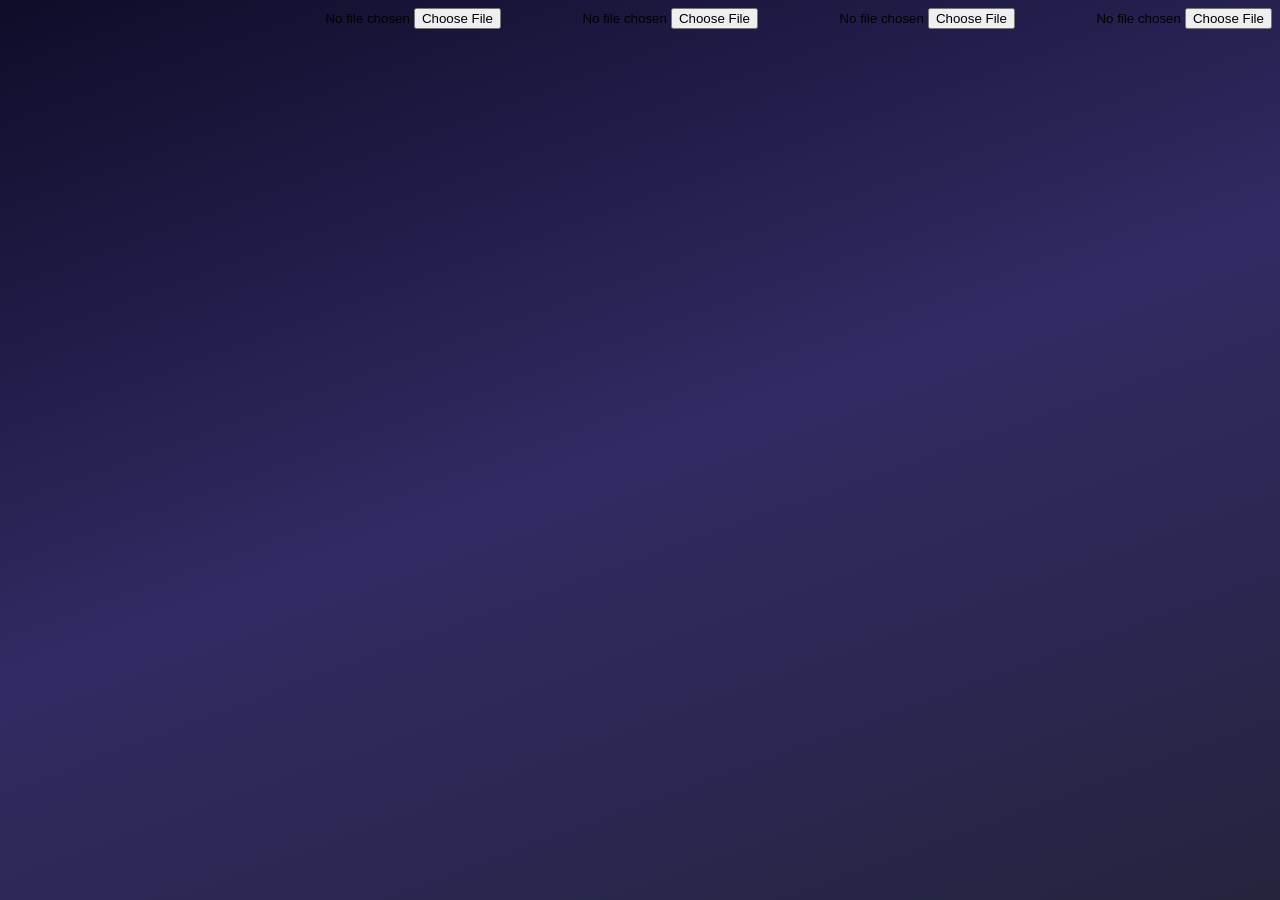
==== commit f4a9d299: "Update index.html" ====
--- a/goals-webapp/index.html
+++ b/goals-webapp/index.html
@@ -8,717 +8,17 @@
 <meta name="apple-mobile-web-app-status-bar-style" content="black-translucent"/>
 <meta name="theme-color" content="#0f0c29"/>
 <title>לוח המטרות</title>
-<style>
-*{box-sizing:border-box;margin:0;padding:0;-webkit-tap-highlight-color:transparent;}
-body{font-family:'Segoe UI',Tahoma,Arial,sans-serif;background:linear-gradient(160deg,#0f0c29,#302b63,#24243e);min-height:100vh;color:#fff;direction:rtl;overflow-x:hidden;}
-#root{display:flex;justify-content:center;min-height:100vh;}
-.shell{width:100%;max-width:430px;min-height:100vh;background:rgba(255,255,255,0.04);backdrop-filter:blur(20px);display:flex;flex-direction:column;position:relative;}
-.hdr{padding:13px 13px 10px;background:rgba(255,255,255,0.06);border-bottom:1px solid rgba(255,255,255,0.1);display:flex;align-items:center;gap:7px;flex-shrink:0;}
-.hdr-title{flex:1;font-size:16px;font-weight:700;overflow:hidden;white-space:nowrap;text-overflow:ellipsis;cursor:pointer;}
-.content{flex:1;overflow-y:auto;padding:13px;-webkit-overflow-scrolling:touch;}
-.footer{padding:7px 10px;border-top:1px solid rgba(255,255,255,0.08);background:rgba(0,0,0,0.25);display:flex;justify-content:space-around;flex-shrink:0;}
-.footer button{background:none;border:none;cursor:pointer;font-size:18px;transition:all 0.15s;padding:5px;}
-.card{background:rgba(255,255,255,0.07);border-radius:14px;padding:12px 14px;margin-bottom:9px;}
-.hb{background:rgba(255,255,255,0.1);border:none;border-radius:8px;color:#fff;font-size:11px;cursor:pointer;padding:5px 9px;}
-.ib{background:rgba(255,255,255,0.1);border:none;border-radius:8px;color:#fff;font-size:13px;cursor:pointer;padding:5px 7px;}
-.inp{width:100%;background:rgba(255,255,255,0.1);border:1px solid rgba(255,255,255,0.2);border-radius:10px;padding:10px 12px;color:#fff;font-size:14px;outline:none;direction:rtl;font-family:inherit;}
-.inp::placeholder{color:rgba(255,255,255,0.4);}
-textarea.inp{resize:none;}
-.btn{border:none;border-radius:10px;color:#fff;font-size:14px;font-weight:600;padding:10px 16px;cursor:pointer;}
-.row{display:flex;align-items:center;gap:8px;justify-content:space-between;}
-.grid2{display:grid;grid-template-columns:1fr 1fr;gap:9px;}
-.cat-tile{border-radius:16px;padding:13px 11px;color:#fff;cursor:pointer;text-align:right;border:none;width:100%;}
-.tag{border-radius:8px;padding:2px 8px;font-size:11px;font-weight:700;}
-.dashed-btn{width:100%;border-radius:14px;padding:12px;font-size:14px;font-weight:600;cursor:pointer;margin-top:4px;border-style:dashed;border-width:2px;}
-.empty-state{text-align:center;padding:48px 0;color:rgba(255,255,255,0.3);}
-.empty-state .icon{font-size:44px;margin-bottom:10px;}
-.modal-bg{position:fixed;inset:0;background:rgba(0,0,0,0.75);display:flex;align-items:center;justify-content:center;z-index:100;padding:20px;}
-.modal{background:#1a1535;border-radius:18px;padding:20px;width:100%;max-width:340px;border:1px solid rgba(255,255,255,0.13);}
-.modal h3{font-size:16px;font-weight:700;margin-bottom:14px;}
-.slide-menu{background:rgba(12,9,40,0.98);border-bottom:1px solid rgba(255,255,255,0.12);padding:10px 13px;z-index:20;}
-.folder-row{display:flex;align-items:center;gap:7px;padding:7px 8px;border-radius:10px;margin-bottom:3px;cursor:pointer;}
-.tabs{display:flex;gap:6px;overflow-x:auto;padding-bottom:10px;margin-bottom:4px;}
-.tab{flex-shrink:0;border-radius:20px;padding:5px 14px;font-size:12px;cursor:pointer;white-space:nowrap;border:1px solid rgba(255,255,255,0.12);background:rgba(255,255,255,0.07);color:rgba(255,255,255,0.55);}
-.tab.active{background:rgba(93,168,232,0.3);border-color:#5DA8E8;color:#fff;font-weight:700;}
-.rich-link{color:#7ecfff;word-break:break-all;text-decoration:underline;}
-mark{background:#FFD700;color:#000;border-radius:3px;padding:0 2px;}
-.clamp1{overflow:hidden;display:-webkit-box;-webkit-line-clamp:1;-webkit-box-orient:vertical;}
-.clamp4{overflow:hidden;display:-webkit-box;-webkit-line-clamp:4;-webkit-box-orient:vertical;}
-.reorder-banner{background:rgba(255,200,0,0.12);border-bottom:1px solid rgba(255,200,0,0.2);padding:7px 14px;font-size:12px;color:#FFD700;text-align:center;}
-.drag-active{transform:scale(1.03);opacity:0.7;}
-.drag-over{outline:2px solid #5DA8E8;outline-offset:2px;}
-input[type=file]{display:none;}
-</style>
-<link rel="manifest" href="manifest.json"/>
-<meta name="theme-color" content="#0f0c29"/>
+<link rel="stylesheet" href="style.css"/>
 </head>
 <body>
 <div id="root"><div class="shell" id="shell"></div></div>
+<div id="bg-layer" style="position:fixed;inset:0;z-index:-1;background:linear-gradient(160deg,#0f0c29,#302b63,#24243e)"></div>
 
 <input type="file" id="cameraInput" accept="image/*" capture="environment"/>
 <input type="file" id="txtInput" accept=".txt"/>
 <input type="file" id="fnpInput" accept=".txt,.fnp,.npa"/>
+<input type="file" id="backupInput" accept=".json"/>
 
-<script>
-// ══ CONSTANTS ══
-const EMOJI_OPTIONS=["💼","📚","🎨","✡️","🎯","💡","🏋️","❤️","💰","🌍","🎵","🔬","✈️","🏠","🤝","⭐","🔥","💎","🧠","📝","🗓","🎓","🏆","🌱","🌊","🦁","🐉","🌸","🍀","🎭","🚀","⚡","🕍","📖","🙏","🌟","🎶","💪","🔑","🎪","🧩","🎲","🏄","🌺","🦅","🌈","🔮","🧘","🏗","🎬","📷","🍎","☕","🎸","🛡","🌙","🌞","🗺","🎁","🧲"];
-const COLOR_OPTIONS=["#E8A838","#9B6FE8","#E87C3E","#4CAF7D","#E85D75","#5DA8E8","#F06292","#26C6DA","#AB47BC","#66BB6A","#FF7043","#78909C","#D4AC0D","#1ABC9C","#E74C3C","#3498DB","#9B59B6","#F39C12","#2ECC71","#E67E22"];
-const DEFAULT_CATS=[{id:"work",label:"עבודה / קריירה",emoji:"💼",color:"#E8A838"},{id:"learning",label:"לימודים",emoji:"📚",color:"#9B6FE8"},{id:"creative",label:"פרויקטים יצירתיים",emoji:"🎨",color:"#E87C3E"},{id:"torah",label:"לימוד תורה",emoji:"✡️",color:"#4CAF7D"},{id:"goals",label:"מטרות שונות",emoji:"🎯",color:"#E85D75"}];
-const uid=()=>Date.now().toString(36)+Math.random().toString(36).slice(2);
-const today=()=>new Date().toLocaleDateString("he-IL");
-
-// ══ STATE ══
-function load(key,def){try{const v=localStorage.getItem(key);return v!=null?JSON.parse(v):def;}catch{return def;}}
-function save(key,val){try{localStorage.setItem(key,JSON.stringify(val));}catch{}}
-
-let S={
-  cats:load("cats",DEFAULT_CATS),
-  catsTrash:load("catsTrash",[]),
-  data:load("data",(()=>{const d={};DEFAULT_CATS.forEach(c=>{d[c.id]={goals:[]}});return d;})()),
-  goalsTrash:load("goalsTrash",[]),
-  torahBooks:load("torahBooks",[]),
-  torahTrash:load("torahTrash",[]),
-  npFolders:load("npFolders",[{id:"default",name:"כללי"}]),
-  npNotes:load("npNotes",[]),
-  npTrash:load("npTrash",[]),
-  bookImages:load("bookImages",{}),
-  homeOrder:load("homeOrder",["notepad","torah","goals-grid"]),
-  appTitle:load("appTitle","לוח המטרות שלי"),
-  // UI state (not persisted)
-  view:"home",activeCat:null,activeGoalId:null,activeFolderId:"default",
-  fullNote:null,reorderMode:false,editingTitle:false,titleDraft:"",
-  folderMenuOpen:false,npMenuOpen:false,showSearch:false,searchQuery:"",sortMode:"date",
-  addingFolder:false,newFolderName:"",editFolderId:null,editFolderName:"",
-  addingNpNote:false,npNoteText:"",editNpNoteId:null,moveNoteId:null,shareNoteId:null,
-  newGoal:"",addingGoal:false,editGoalId:null,editGoalText:"",
-  newNote:"",addingNote:false,noteExp:{},
-  showCatForm:false,editCatId:null,catForm:{label:"",emoji:"🎯",color:"#E85D75"},
-  addingBook:false,bookForm:{name:"",chapter:"",page:"",lastText:""},editBookId:null,
-  pendingPhotoBookId:null,viewingImg:null,
-};
-
-function setState(patch){Object.assign(S,patch);persist();render();}
-function persist(){save("cats",S.cats);save("catsTrash",S.catsTrash);save("data",S.data);save("goalsTrash",S.goalsTrash);save("torahBooks",S.torahBooks);save("torahTrash",S.torahTrash);save("npFolders",S.npFolders);save("npNotes",S.npNotes);save("npTrash",S.npTrash);save("bookImages",S.bookImages);save("homeOrder",S.homeOrder);save("appTitle",S.appTitle);}
-
-// ══ HELPERS ══
-function downloadTXT(content,filename){const blob=new Blob([content],{type:"text/plain;charset=utf-8"});const url=URL.createObjectURL(blob);const a=document.createElement("a");a.href=url;a.download=filename;a.click();URL.revokeObjectURL(url);}
-function shareWA(text){window.open(`https://wa.me/?text=${encodeURIComponent(text)}`,"_blank");}
-function shareEmail(subject,body){window.open(`mailto:?subject=${encodeURIComponent(subject)}&body=${encodeURIComponent(body)}`,"_blank");}
-function exportGoalsTXT(){let t="המטרות שלי\n"+"=".repeat(30)+"\n\n";S.cats.forEach(c=>{t+=`${c.emoji} ${c.label}\n${"─".repeat(25)}\n`;const gs=S.data[c.id]?.goals||[];if(!gs.length)t+="  (אין מטרות)\n";gs.forEach((g,gi)=>{t+=`  ${gi+1}. ${g.title}\n`;g.notes.forEach((n,ni)=>{t+=`     #${ni+1} ${n.done?"[✓]":"[ ]"} ${n.text}\n`;});});t+="\n";});return t;}
-function exportTorahTXT(){let t="✡️ לימוד תורה\n"+"=".repeat(30)+"\n\n";S.torahBooks.forEach((b,i)=>{t+=`${i+1}. ${b.name}\n   פרק: ${b.chapter||"—"}  |  עמוד: ${b.page||"—"}\n`;if(b.lastText)t+=`   עצרתי ב: "${b.lastText}"\n`;t+="\n";});return t;}
-function exportNpTXT(){let t="📓 NOTEPAD\n"+"=".repeat(30)+"\n\n";S.npFolders.forEach(f=>{t+=`📁 ${f.name}\n${"─".repeat(20)}\n`;const fn=S.npNotes.filter(n=>n.folderId===f.id);if(!fn.length)t+="  (אין פתקים)\n";fn.forEach(n=>{t+=`  ${n.star?"⭐ ":""}[${n.date}]\n  ${n.text}\n\n`;});});return t;}
-
-function richHTML(text,clampClass){
-  const esc=s=>s.replace(/&/g,"&amp;").replace(/</g,"&lt;").replace(/>/g,"&gt;");
-  let html="";
-  text.split(/(==.+?==)|(https?:\/\/[^\s]+)/g).forEach(part=>{
-    if(!part)return;
-    if(part.startsWith("==")&&part.endsWith("==")){html+=`<mark>${esc(part.slice(2,-2))}</mark>`;}
-    else if(/^https?:\/\//.test(part)){html+=`<a href="${esc(part)}" target="_blank" class="rich-link" onclick="event.stopPropagation()">${esc(part)}</a>`;}
-    else{html+=esc(part).replace(/\n/g,"<br>");}
-  });
-  return `<div class="${clampClass||""}" style="font-size:14px;line-height:1.7;white-space:pre-wrap">${html}</div>`;
-}
-
-function getFolderNotes(){
-  let ns=S.npNotes.filter(n=>n.folderId===S.activeFolderId);
-  if(S.searchQuery)ns=ns.filter(n=>n.text.toLowerCase().includes(S.searchQuery.toLowerCase()));
-  if(S.sortMode==="star")ns=[...ns].sort((a,b)=>(b.star?1:0)-(a.star?1:0));
-  else if(S.sortMode==="az")ns=[...ns].sort((a,b)=>a.text.localeCompare(b.text,"he"));
-  else ns=[...ns].sort((a,b)=>{if(b.star!==a.star)return(b.star?1:0)-(a.star?1:0);return b.id>a.id?1:-1;});
-  return ns;
-}
-
-// ══ LOGIC ══
-function resetForms(){Object.assign(S,{addingGoal:false,editGoalId:null,addingNote:false,addingBook:false,showCatForm:false,editCatId:null,addingNpNote:false,addingFolder:false,editNpNoteId:null,folderMenuOpen:false,npMenuOpen:false,showSearch:false,searchQuery:"",shareNoteId:null,moveNoteId:null,reorderMode:false});}
-function goBack(){
-  resetForms();
-  if(S.fullNote){setState({fullNote:null});return;}
-  const nav={
-    "goal-detail":()=>setState({view:"goals",activeGoalId:null}),
-    "goals-trash":()=>setState({view:"goals"}),
-    "goals":()=>setState({view:"home",activeCat:null}),
-    "cat-trash":()=>setState({view:"manage-cats"}),
-    "manage-cats":()=>setState({view:"home"}),
-    "torah-trash":()=>setState({view:"torah-progress"}),
-    "torah-progress":()=>setState({view:"home"}),
-    "np-trash":()=>setState({view:"notepad"}),
-    "notepad":()=>setState({view:"home"}),
-  };
-  if(nav[S.view])nav[S.view]();
-}
-
-// Cat
-function saveCat(){if(!S.catForm.label.trim())return;if(S.editCatId){S.cats=S.cats.map(c=>c.id===S.editCatId?{...c,...S.catForm}:c);S.editCatId=null;}else{const id=uid();S.cats=[...S.cats,{id,...S.catForm}];S.data={...S.data,[id]:{goals:[]}};}S.catForm={label:"",emoji:"🎯",color:"#E85D75"};S.showCatForm=false;setState({});}
-function deleteCat(id){const cat=S.cats.find(c=>c.id===id);const gs=S.data[id]?.goals||[];S.catsTrash=[...S.catsTrash,{...cat,goals:gs,deletedAt:today()}];S.cats=S.cats.filter(c=>c.id!==id);delete S.data[id];setState({});}
-function restoreCat(id){const it=S.catsTrash.find(c=>c.id===id);if(!it)return;const{deletedAt,goals,...cat}=it;S.cats=[...S.cats,cat];S.data={...S.data,[cat.id]:{goals}};S.catsTrash=S.catsTrash.filter(c=>c.id!==id);setState({});}
-
-// Goals
-function addGoal(){if(!S.newGoal.trim())return;S.data[S.activeCat].goals=[...S.data[S.activeCat].goals,{id:uid(),title:S.newGoal.trim(),notes:[]}];setState({newGoal:"",addingGoal:false});}
-function saveEditGoal(){if(!S.editGoalText.trim())return;S.data[S.activeCat].goals.find(g=>g.id===S.editGoalId).title=S.editGoalText.trim();setState({editGoalId:null,editGoalText:""});}
-function deleteGoal(id){const g=S.data[S.activeCat].goals.find(g=>g.id===id);if(g)S.goalsTrash=[...S.goalsTrash,{...g,deletedAt:today(),catId:S.activeCat}];S.data[S.activeCat].goals=S.data[S.activeCat].goals.filter(g=>g.id!==id);setState({});}
-function restoreGoal(id){const g=S.goalsTrash.find(g=>g.id===id);if(g){const{deletedAt,catId,...r}=g;if(!S.data[catId])S.data[catId]={goals:[]};S.data[catId].goals=[...S.data[catId].goals,r];}S.goalsTrash=S.goalsTrash.filter(g=>g.id!==id);setState({});}
-function addGoalNote(){if(!S.newNote.trim())return;S.data[S.activeCat].goals.find(g=>g.id===S.activeGoalId).notes.push({id:uid(),text:S.newNote.trim(),done:false});setState({newNote:"",addingNote:false});}
-function toggleGoalNote(nid){const g=S.data[S.activeCat].goals.find(g=>g.id===S.activeGoalId);const n=g.notes.find(n=>n.id===nid);n.done=!n.done;setState({});}
-function deleteGoalNote(nid){const g=S.data[S.activeCat].goals.find(g=>g.id===S.activeGoalId);g.notes=g.notes.filter(n=>n.id!==nid);setState({});}
-
-// Torah
-function saveBook(){if(!S.bookForm.name.trim())return;if(S.editBookId){S.torahBooks=S.torahBooks.map(b=>b.id===S.editBookId?{...b,...S.bookForm}:b);S.editBookId=null;}else{S.torahBooks=[...S.torahBooks,{id:uid(),...S.bookForm}];}S.bookForm={name:"",chapter:"",page:"",lastText:""};setState({addingBook:false});}
-function deleteBook(id){const b=S.torahBooks.find(b=>b.id===id);if(b)S.torahTrash=[...S.torahTrash,{...b,deletedAt:today()}];S.torahBooks=S.torahBooks.filter(b=>b.id!==id);setState({});}
-function restoreBook(id){const b=S.torahTrash.find(b=>b.id===id);if(b){const{deletedAt,...r}=b;S.torahBooks=[...S.torahBooks,r];}S.torahTrash=S.torahTrash.filter(b=>b.id!==id);setState({});}
-
-// Notepad
-function addFolder(){if(!S.newFolderName.trim())return;S.npFolders=[...S.npFolders,{id:uid(),name:S.newFolderName.trim()}];setState({newFolderName:"",addingFolder:false});}
-function saveRenameFolder(){if(!S.editFolderName.trim())return;S.npFolders=S.npFolders.map(f=>f.id===S.editFolderId?{...f,name:S.editFolderName.trim()}:f);setState({editFolderId:null,editFolderName:""});}
-function deleteFolder(id){if(id==="default")return;S.npFolders=S.npFolders.filter(f=>f.id!==id);S.npNotes=S.npNotes.map(n=>n.folderId===id?{...n,folderId:"default"}:n);if(S.activeFolderId===id)S.activeFolderId="default";setState({});}
-function saveNpNote(){if(!S.npNoteText.trim())return;if(S.editNpNoteId){S.npNotes=S.npNotes.map(n=>n.id===S.editNpNoteId?{...n,text:S.npNoteText.trim()}:n);S.editNpNoteId=null;}else{S.npNotes=[...S.npNotes,{id:uid(),folderId:S.activeFolderId,text:S.npNoteText.trim(),date:today(),star:false}];}setState({npNoteText:"",addingNpNote:false});}
-function toggleStar(id){S.npNotes=S.npNotes.map(n=>n.id===id?{...n,star:!n.star}:n);setState({});}
-function deleteNpNote(id){const n=S.npNotes.find(n=>n.id===id);if(n)S.npTrash=[...S.npTrash,{...n,deletedAt:today()}];S.npNotes=S.npNotes.filter(n=>n.id!==id);setState({});}
-function restoreNote(id){const n=S.npTrash.find(n=>n.id===id);if(n){const{deletedAt,...r}=n;S.npNotes=[...S.npNotes,r];}S.npTrash=S.npTrash.filter(n=>n.id!==id);setState({});}
-function permanentDelete(id){S.npTrash=S.npTrash.filter(n=>n.id!==id);setState({});}
-function moveNote(nid,fid){S.npNotes=S.npNotes.map(n=>n.id===nid?{...n,folderId:fid}:n);setState({moveNoteId:null});}
-function duplicateNote(id){const n=S.npNotes.find(n=>n.id===id);if(n)S.npNotes=[...S.npNotes,{...n,id:uid(),date:today(),star:false}];setState({});}
-
-// ══ HTML BUILDERS ══
-function hb(label,onclick,style=""){return `<button class="hb" onclick="${onclick}" style="${style}">${label}</button>`;}
-function ib(label,onclick,bg="rgba(255,255,255,0.1)",style=""){return `<button class="ib" onclick="${onclick}" style="background:${bg};${style}">${label}</button>`;}
-function btn(label,onclick,color,flex=""){return `<button class="btn" onclick="${onclick}" style="background:${color||"rgba(255,255,255,0.12)"};${flex?"flex:1;":""}">${label}</button>`;}
-function card(inner,border="",bg="rgba(255,255,255,0.07)"){return `<div class="card" style="border:${border||"1px solid rgba(255,255,255,0.1)"};background:${bg}">${inner}</div>`;}
-function tag(text,color){return `<span class="tag" style="background:${color}30;color:${color}">${text}</span>`;}
-function inp(id,placeholder,val="",type="text",extra=""){return `<input id="${id}" class="inp" type="${type}" placeholder="${placeholder}" value="${val}" ${extra}/>`;}
-function textarea(id,placeholder,val="",rows=4){return `<textarea id="${id}" class="inp" rows="${rows}" placeholder="${placeholder}">${val}</textarea>`;}
-
-function trashSection(items,emptyFn,renderItem){
-  if(!items.length)return`<div class="empty-state"><div class="icon">🗑</div>סל ריק</div>`;
-  let h=`<div class="row" style="margin-bottom:12px"><span style="font-size:12px;color:rgba(255,255,255,0.4)">${items.length} פריטים</span><button class="ib" onclick="${emptyFn}" style="background:rgba(255,80,80,0.2);color:#ff9090;font-size:12px">רוקן סל 🗑</button></div>`;
-  [...items].reverse().forEach(it=>{h+=renderItem(it);});
-  return h;
-}
-
-function buildHeader(){
-  const cur=S.cats.find(c=>c.id===S.activeCat);
-  const curGoal=S.activeGoalId&&S.activeCat?S.data[S.activeCat]?.goals.find(g=>g.id===S.activeGoalId):null;
-  const curFolder=S.npFolders.find(f=>f.id===S.activeFolderId);
-  let title="";
-  if(S.fullNote)title="📄 צפייה";
-  else({home:`🗂 ${S.appTitle}`,"manage-cats":"⚙️ קטגוריות","cat-trash":"🗑 סל קטגוריות",goals:`${cur?.emoji||""} ${cur?.label||""}`,"goal-detail":`📝 ${curGoal?.title||""}`,"goals-trash":"🗑 סל מטרות","torah-progress":"📖 התקדמות בלימוד","torah-trash":"🗑 סל ספרים",notepad:`📁 ${curFolder?.name||"כללי"}`,"np-trash":"🗑 סל פתקים"})[S.view]?title=({home:`🗂 ${S.appTitle}`,"manage-cats":"⚙️ קטגוריות","cat-trash":"🗑 סל קטגוריות",goals:`${cur?.emoji||""} ${cur?.label||""}`,"goal-detail":`📝 ${curGoal?.title||""}`,"goals-trash":"🗑 סל מטרות","torah-progress":"📖 התקדמות בלימוד","torah-trash":"🗑 סל ספרים",notepad:`📁 ${curFolder?.name||"כללי"}`,"np-trash":"🗑 סל פתקים"})[S.view]:null;
-  
-  let back=S.view!=="home"||S.fullNote?`<button class="hb" onclick="goBack()" style="font-size:16px;padding:4px 11px">←</button>`:"";
-  let titleEl="";
-  if(S.view==="home"&&S.editingTitle){
-    titleEl=`<input id="titleInp" class="inp" value="${S.appTitle.replace(/"/g,'&quot;')}" style="flex:1;font-size:15px;font-weight:700;padding:4px 10px" onblur="finishTitle()" onkeydown="if(event.key==='Enter')finishTitle()"/>`;
-  } else {
-    titleEl=`<div class="hdr-title" onclick="${S.view==="home"?"startEditTitle()":""}">${title}${S.view==="home"?" <span style='font-size:11px;opacity:0.35'>✎</span>":""}</div>`;
-  }
-
-  let actions="";
-  if(S.view==="home"&&!S.editingTitle)actions+=`${hb(S.reorderMode?"✓ סיום":"↕ סדר","toggleReorder()",S.reorderMode?"background:rgba(255,200,0,0.25);color:#FFD700;font-weight:700":"")}${hb("⚙️","setState({view:'manage-cats'})")}`;
-  if(S.view==="manage-cats"){const cnt=S.catsTrash.length;actions+=`<button class="hb" onclick="setState({view:'cat-trash'})" style="background:${cnt?"rgba(255,80,80,0.22)":"rgba(255,255,255,0.08)"};color:${cnt?"#ff9090":"rgba(255,255,255,0.45)"}">🗑${cnt?" "+cnt:""}</button>`;}
-  if(S.view==="goals"){const cnt=S.goalsTrash.filter(g=>g.catId===S.activeCat).length;actions+=`${hb("⬇","downloadTXT(exportGoalsTXT(),'מטרות.txt')")}<button class="hb" onclick="setState({view:'goals-trash'})" style="background:${cnt?"rgba(255,80,80,0.22)":"rgba(255,255,255,0.08)"};color:${cnt?"#ff9090":"rgba(255,255,255,0.45)"}">🗑${cnt?" "+cnt:""}</button>`;}
-  if(S.view==="goal-detail"&&curGoal)actions+=`${hb("📱","shareWA('"+encodeURIComponent(curGoal.title+"\\n"+curGoal.notes.map((n,i)=>`${i+1}. ${n.text}`).join("\\n"))+"'.replace(/%0A/g,'\\n'))",'color:#25D366;background:rgba(37,211,102,0.12)')}${hb("✉️","shareEmail(decodeURIComponent('"+encodeURIComponent(curGoal.title)+"'),decodeURIComponent('"+encodeURIComponent(curGoal.notes.map((n,i)=>`${i+1}. ${n.text}`).join("\n"))+"'))",'color:#EA4335;background:rgba(234,67,53,0.1)')}`;
-  if(S.view==="torah-progress"){const cnt=S.torahTrash.length;actions+=`${hb("⬇","downloadTXT(exportTorahTXT(),'לימוד-תורה.txt')")}<button class="hb" onclick="setState({view:'torah-trash'})" style="background:${cnt?"rgba(255,80,80,0.22)":"rgba(255,255,255,0.08)"};color:${cnt?"#ff9090":"rgba(255,255,255,0.45)"}">🗑${cnt?" "+cnt:""}</button>`;}
-  if(S.view==="notepad")actions+=`${hb("🔍","toggleSearch()",S.showSearch?"color:#FFD700":"")}${hb("📁▾","toggleFolderMenu()",S.folderMenuOpen?"color:#5DA8E8":"")}${hb("⋯","toggleNpMenu()",S.npMenuOpen?"color:#9B6FE8":"")}`;
-
-  return `<div class="hdr">${back}${titleEl}${actions}</div>`;
-}
-
-function buildFooter(){
-  const items=[["home","🏠"],["notepad","📓"],["torah-progress","📖"],...S.cats.map(c=>[c.id+"_g",c.emoji])].slice(0,8);
-  return`<div class="footer">${items.map(([v,e])=>{
-    const active=v==="home"?S.view==="home":v==="notepad"?(S.view==="notepad"||S.view==="np-trash"):v==="torah-progress"?(S.view==="torah-progress"||S.view==="torah-trash"):S.activeCat===v.replace("_g","")&&["goals","goal-detail","goals-trash"].includes(S.view);
-    const nav=v==="home"?"navHome()":v==="notepad"?"navNotepad()":v==="torah-progress"?"setState({view:'torah-progress'})":"navCat('"+v.replace("_g","")+"')";
-    return`<button onclick="${nav}" style="opacity:${active?1:0.35};transform:${active?"scale(1.2)":"scale(1)"};transition:all 0.15s;background:none;border:none;cursor:pointer;font-size:18px">${e}</button>`;
-  }).join("")}</div>`;
-}
-
-function navHome(){resetForms();setState({view:"home",activeCat:null,fullNote:null});}
-function navNotepad(){resetForms();setState({view:"notepad",activeFolderId:"default",fullNote:null});}
-function navCat(id){resetForms();setState({view:"goals",activeCat:id,fullNote:null});}
-function toggleReorder(){setState({reorderMode:!S.reorderMode});}
-function startEditTitle(){setState({editingTitle:true,titleDraft:S.appTitle});}
-function finishTitle(){const v=document.getElementById("titleInp")?.value||S.appTitle;setState({appTitle:v||S.appTitle,editingTitle:false});}
-function toggleSearch(){setState({showSearch:!S.showSearch,searchQuery:""});}
-function toggleFolderMenu(){setState({folderMenuOpen:!S.folderMenuOpen,npMenuOpen:false});}
-function toggleNpMenu(){setState({npMenuOpen:!S.npMenuOpen,folderMenuOpen:false});}
-
-// ══ PAGE BUILDERS ══
-function buildHome(){
-  let h=S.reorderMode?`<div class="reorder-banner">↕ לחץ ארוך וגרור · או השתמש בחצים ▲▼</div>`:"";
-  S.homeOrder.forEach((item,idx)=>{
-    if(item==="notepad"){
-      const cnt=S.npFolders.reduce((a,f)=>a+S.npNotes.filter(n=>n.folderId===f.id).length,0);
-      if(S.reorderMode){
-        h+=`<div class="card" style="display:flex;align-items:center;gap:10px;border:1px solid rgba(255,255,255,0.18);margin-bottom:10px"><span style="opacity:0.4">☰</span><span style="flex:1;font-weight:600">NOTEPAD 📓</span>${ib("▲",`moveHomeItem(${idx},-1)`)}${ib("▼",`moveHomeItem(${idx},1)`)}</div>`;
-      }else{
-        h+=`<button onclick="navNotepad()" style="width:100%;background:linear-gradient(135deg,rgba(255,255,255,0.1),rgba(255,255,255,0.05));border:1px solid rgba(255,255,255,0.18);border-radius:16px;padding:14px 16px;color:#fff;cursor:pointer;text-align:right;display:flex;align-items:center;gap:12px;margin-bottom:10px"><span style="font-size:26px">📓</span><div><div style="font-weight:700;font-size:15px">NOTEPAD</div><div style="font-size:11px;color:rgba(255,255,255,0.5);margin-top:2px">${cnt} פתקים · ${S.npFolders.length} תיקיות</div></div><span style="margin-right:auto;font-size:18px;opacity:0.4">›</span></button>`;
-      }
-    }else if(item==="torah"){
-      if(S.reorderMode){
-        h+=`<div class="card" style="display:flex;align-items:center;gap:10px;border:1px solid rgba(76,175,125,0.3);margin-bottom:10px"><span style="opacity:0.4">☰</span><span style="flex:1;font-weight:600">התקדמות בלימוד תורה 📖</span>${ib("▲",`moveHomeItem(${idx},-1)`)}${ib("▼",`moveHomeItem(${idx},1)`)}</div>`;
-      }else{
-        h+=`<button onclick="setState({view:'torah-progress'})" style="width:100%;background:linear-gradient(135deg,rgba(76,175,125,0.18),rgba(76,175,125,0.08));border:1px solid rgba(76,175,125,0.3);border-radius:16px;padding:14px 16px;color:#fff;cursor:pointer;text-align:right;display:flex;align-items:center;gap:12px;margin-bottom:10px"><span style="font-size:26px">📖</span><div><div style="font-weight:700;font-size:15px">התקדמות בלימוד תורה</div><div style="font-size:11px;color:rgba(255,255,255,0.5);margin-top:2px">${S.torahBooks.length} ספרים</div></div><span style="margin-right:auto;font-size:18px;opacity:0.4">›</span></button>`;
-      }
-    }else if(item==="goals-grid"){
-      if(S.reorderMode){
-        h+=`<div class="card" style="display:flex;align-items:center;gap:10px;border:1px solid rgba(255,255,255,0.18)"><span style="opacity:0.4">☰</span><span style="flex:1;font-weight:600">🎯 קטגוריות מטרות</span>${ib("▲",`moveHomeItem(${idx},-1)`)}${ib("▼",`moveHomeItem(${idx},1)`)}</div>`;
-      }else{
-        h+=`<div style="font-size:12px;color:rgba(255,255,255,0.4);margin-bottom:8px">תחומים ומטרות</div><div class="grid2">`;
-        S.cats.forEach(cat=>{
-          const cnt=S.data[cat.id]?.goals.length||0;
-          h+=`<button onclick="navCat('${cat.id}')" class="cat-tile" style="background:linear-gradient(135deg,${cat.color}22,${cat.color}0a);border:1px solid ${cat.color}44"><div style="font-size:22px;margin-bottom:5px">${cat.emoji}</div><div style="font-size:12px;font-weight:700;line-height:1.3;margin-bottom:5px">${cat.label}</div>${tag(cnt+" מטרות",cat.color)}</button>`;
-        });
-        h+=`</div>`;
-      }
-    }
-  });
-  return h;
-}
-function moveHomeItem(idx,dir){
-  const ni=idx+dir;if(ni<0||ni>=S.homeOrder.length)return;
-  const a=[...S.homeOrder];[a[idx],a[ni]]=[a[ni],a[idx]];setState({homeOrder:a});
-}
-
-function buildManageCats(){
-  let h=`<div style="font-size:12px;color:rgba(255,255,255,0.4);margin-bottom:10px">✏️ לשינוי שם · 🗑 למחיקה</div>`;
-  S.cats.forEach(cat=>{
-    h+=`<div class="card" style="border:1px solid ${cat.color}33;display:flex;align-items:center;gap:9px">
-      <span style="font-size:20px">${cat.emoji}</span>
-      <div style="flex:1"><div style="font-weight:700;font-size:14px">${cat.label}</div><div style="font-size:11px;color:rgba(255,255,255,0.4)">${S.data[cat.id]?.goals.length||0} מטרות</div></div>
-      ${ib("✏️",`editCat('${cat.id}')`)}${ib("🗑",`deleteCat('${cat.id}')`, "rgba(255,80,80,0.15)")}
-    </div>`;
-  });
-  if(S.showCatForm){
-    h+=`<div class="card" style="border:1px solid ${S.catForm.color}55">
-      <div style="font-size:13px;font-weight:700;color:${S.catForm.color};margin-bottom:10px">${S.editCatId?"עריכת קטגוריה":"קטגוריה חדשה"}</div>
-      <input id="catLabel" class="inp" placeholder="שם הקטגוריה *" value="${(S.catForm.label||"").replace(/"/g,'&quot;')}" style="margin-bottom:10px"/>
-      <div style="font-size:12px;color:rgba(255,255,255,0.5);margin-bottom:5px">סמל:</div>
-      <div style="display:flex;flex-wrap:wrap;gap:4px;max-height:110px;overflow-y:auto;margin-bottom:10px">
-        ${EMOJI_OPTIONS.map(em=>`<button onclick="setCatEmoji('${em}')" style="font-size:18px;background:${S.catForm.emoji===em?"rgba(255,255,255,0.2)":"transparent"};border:${S.catForm.emoji===em?"2px solid rgba(255,255,255,0.5)":"2px solid transparent"};border-radius:8px;padding:2px 4px;cursor:pointer">${em}</button>`).join("")}
-      </div>
-      <div style="font-size:12px;color:rgba(255,255,255,0.5);margin-bottom:5px">צבע:</div>
-      <div style="display:flex;flex-wrap:wrap;gap:6px;margin-bottom:12px">
-        ${COLOR_OPTIONS.map(col=>`<button onclick="setCatColor('${col}')" style="width:26px;height:26px;border-radius:50%;background:${col};border:${S.catForm.color===col?"3px solid #fff":"3px solid transparent"};cursor:pointer"></button>`).join("")}
-      </div>
-      <div style="display:flex;gap:8px">${btn("שמור ✓","saveCatFromForm()",S.catForm.color,"flex")}${btn("ביטול","setState({showCatForm:false,editCatId:null})")}</div>
-    </div>`;
-  }else{
-    h+=`<button class="dashed-btn" onclick="setState({showCatForm:true,catForm:{label:'',emoji:'🎯',color:'#E85D75'},editCatId:null})" style="background:#9B6FE818;border-color:#9B6FE855;color:#9B6FE8">+ קטגוריה חדשה</button>`;
-  }
-  return h;
-}
-function editCat(id){const c=S.cats.find(x=>x.id===id);setState({showCatForm:true,editCatId:id,catForm:{label:c.label,emoji:c.emoji,color:c.color}});}
-function setCatEmoji(e){S.catForm.emoji=e;setState({});}
-function setCatColor(c){S.catForm.color=c;setState({});}
-function saveCatFromForm(){const lbl=document.getElementById("catLabel")?.value||"";if(!lbl.trim())return;S.catForm.label=lbl;saveCat();}
-
-function buildCatTrash(){
-  return trashSection(S.catsTrash,"setState({catsTrash:[]})",cat=>`
-    <div class="card" style="border:1px solid ${cat.color}44;background:${cat.color}0a">
-      <div class="row" style="margin-bottom:6px">
-        <div style="display:flex;align-items:center;gap:8px"><span style="font-size:20px">${cat.emoji}</span><div><div style="font-weight:700;font-size:14px">${cat.label}</div><div style="font-size:11px;color:rgba(255,255,255,0.4)">נמחק: ${cat.deletedAt} · ${cat.goals.length} מטרות</div></div></div>
-        <div style="display:flex;gap:6px">${ib("↩ שחזר",`restoreCat('${cat.id}')`, "rgba(76,175,125,0.25)")} ${ib("🗑",`setState({catsTrash:S.catsTrash.filter(c=>c.id!=='${cat.id}')})`, "rgba(255,80,80,0.2)")}</div>
-      </div>
-      ${cat.goals.length>0?`<div style="margin-top:6px;padding-top:6px;border-top:1px solid rgba(255,255,255,0.08)">${cat.goals.map((g,i)=>`<div style="font-size:12px;color:rgba(255,255,255,0.5);margin-bottom:2px">${i+1}. ${g.title}</div>`).join("")}</div>`:""}
-    </div>`
-  );
-}
-
-function buildGoals(){
-  const cat=S.cats.find(c=>c.id===S.activeCat);if(!cat)return"";
-  let h="";
-  const goals=S.data[S.activeCat]?.goals||[];
-  if(!goals.length&&!S.addingGoal)h=`<div class="empty-state"><div class="icon">🌟</div>הוסף מטרה ראשונה!</div>`;
-  goals.forEach((g,i)=>{
-    if(S.editGoalId===g.id){
-      h+=`<div class="card" style="border:1px solid ${cat.color}66">${inp("editGoalInp","שם המטרה...",g.title.replace(/"/g,'&quot;'),"text","style='margin-bottom:8px'")}<div style="display:flex;gap:8px">${btn("שמור ✓","saveGoalFromForm()",cat.color,"flex")}${btn("ביטול","setState({editGoalId:null})")}</div></div>`;
-    }else{
-      h+=`<div class="card" style="border:1px solid ${cat.color}33;display:flex;align-items:center;gap:9px;cursor:pointer" onclick="setState({view:'goal-detail',activeGoalId:'${g.id}'})">
-        <span style="background:${cat.color};color:#fff;border-radius:8px;width:26px;height:26px;display:flex;align-items:center;justify-content:center;font-size:12px;font-weight:700;flex-shrink:0">${i+1}</span>
-        <div style="flex:1"><div style="font-weight:600;font-size:14px">${g.title}</div><div style="font-size:11px;color:rgba(255,255,255,0.4);margin-top:2px">${g.notes.length} הערות</div></div>
-        <span style="font-size:16px;opacity:0.4">›</span>
-        ${ib("✏️",`startEditGoal('${g.id}')`)} ${ib("🗑",`deleteGoal('${g.id}')`, "rgba(255,80,80,0.15)")}
-      </div>`;
-    }
-  });
-  if(S.addingGoal){
-    h+=`<div class="card">${inp("newGoalInp","שם המטרה...","","text","style='margin-bottom:10px'")}<div style="display:flex;gap:8px">${btn("הוסף ✓","addGoalFromForm()",cat.color,"flex")}${btn("ביטול","setState({addingGoal:false})")}</div></div>`;
-  }else{
-    h+=`<button class="dashed-btn" onclick="setState({addingGoal:true})" style="background:${cat.color}18;border-color:${cat.color}55;color:${cat.color}">+ הוסף מטרה</button>`;
-  }
-  return h;
-}
-function startEditGoal(id){const g=S.data[S.activeCat].goals.find(g=>g.id===id);setState({editGoalId:id,editGoalText:g.title});}
-function addGoalFromForm(){S.newGoal=document.getElementById("newGoalInp")?.value||"";addGoal();}
-function saveGoalFromForm(){S.editGoalText=document.getElementById("editGoalInp")?.value||"";saveEditGoal();}
-
-function buildGoalDetail(){
-  const cat=S.cats.find(c=>c.id===S.activeCat);
-  const goal=S.data[S.activeCat]?.goals.find(g=>g.id===S.activeGoalId);
-  if(!cat||!goal)return"";
-  let h="";
-  if(!goal.notes.length&&!S.addingNote)h=`<div class="empty-state"><div class="icon">📋</div>הוסף הערה ראשונה!</div>`;
-  goal.notes.forEach((n,i)=>{
-    const exp=S.noteExp[n.id]||0;
-    h+=`<div class="card" style="border:1px solid ${cat.color}33;opacity:${n.done?0.5:1}">
-      <div style="display:flex;align-items:flex-start;gap:9px">
-        <button onclick="toggleGoalNote('${n.id}')" style="width:22px;height:22px;border-radius:7px;border:2px solid ${n.done?cat.color:"rgba(255,255,255,0.3)"};background:${n.done?cat.color:"transparent"};cursor:pointer;flex-shrink:0;margin-top:2px;color:#fff;font-size:12px">${n.done?"✓":""}</button>
-        <div style="flex:1;cursor:pointer" onclick="toggleNoteExp('${n.id}')">
-          ${tag("#"+(i+1),cat.color)}
-          <div style="text-decoration:${n.done?"line-through":"none"};margin-top:4px">${richHTML(n.text,exp===0?"clamp1":"clamp4")}</div>
-          ${exp===0&&n.text.length>50?`<span style="font-size:11px;color:rgba(255,255,255,0.35)">לחץ להרחבה…</span>`:""}
-        </div>
-        ${ib("⤢",`setState({fullNote:{type:'goal',id:'${n.id}'}})`, "rgba(255,255,255,0.07)")}
-        ${ib("🗑",`deleteGoalNote('${n.id}')`, "rgba(255,80,80,0.15)")}
-      </div>
-    </div>`;
-  });
-  if(S.addingNote){
-    h+=`<div class="card"><div style="font-size:11px;color:rgba(255,255,255,0.35);margin-bottom:6px">💡 ==טקסט== = הדגשה צהובה</div>${textarea("newNoteTA","כתוב הערה...",S.newNote,3)}<div style="display:flex;gap:8px;margin-top:8px">${btn("הוסף ✓","addNoteFromForm()",cat.color,"flex")}${btn("ביטול","setState({addingNote:false})")}</div></div>`;
-  }else{
-    h+=`<button class="dashed-btn" onclick="setState({addingNote:true})" style="background:${cat.color}18;border-color:${cat.color}55;color:${cat.color}">+ הוסף הערה</button>`;
-  }
-  return h;
-}
-function toggleNoteExp(id){const cur=S.noteExp[id]||0;S.noteExp={...S.noteExp,[id]:Math.min(cur+1,1)};setState({});}
-function addNoteFromForm(){S.newNote=document.getElementById("newNoteTA")?.value||"";addGoalNote();}
-
-function buildGoalsTrash(){
-  return trashSection(S.goalsTrash,"setState({goalsTrash:[]})",g=>{
-    const cat=S.cats.find(c=>c.id===g.catId)||S.catsTrash.find(c=>c.id===g.catId);
-    return`<div class="card" style="border:1px solid rgba(255,80,80,0.2);background:rgba(255,50,50,0.06)">
-      <div class="row" style="margin-bottom:6px">
-        <div><div style="font-size:11px;color:rgba(255,255,255,0.35)">📅 ${g.deletedAt}</div>${cat?tag(cat.emoji+" "+cat.label,cat.color):""}</div>
-        <div style="display:flex;gap:6px">${ib("↩ שחזר",`restoreGoal('${g.id}')`, "rgba(76,175,125,0.25)")} ${ib("🗑",`setState({goalsTrash:S.goalsTrash.filter(x=>x.id!=='${g.id}')})`, "rgba(255,80,80,0.2)")}</div>
-      </div>
-      <div style="font-weight:600;font-size:14px">${g.title}</div>
-      ${g.notes.length?`<div style="font-size:11px;color:rgba(255,255,255,0.35);margin-top:4px">${g.notes.length} הערות</div>`:""}
-    </div>`;
-  });
-}
-
-function buildTorah(){
-  let h="";
-  if(!S.torahBooks.length&&!S.addingBook)h=`<div class="empty-state"><div class="icon">📖</div>הוסף ספר ראשון!</div>`;
-  S.torahBooks.forEach((b,i)=>{
-    const hasImg=!!S.bookImages[b.id];
-    h+=`<div class="card" style="border:1px solid rgba(76,175,125,0.3)">
-      <div class="row" style="margin-bottom:8px">
-        <div style="font-weight:700;font-size:15px">${i+1}. ${b.name}</div>
-        <div style="display:flex;gap:5px">
-          ${hasImg?ib("🖼",`setViewingImg('${b.id}')`, "rgba(93,168,232,0.2)"):""}
-          ${ib("📷",`capturePhoto('${b.id}')`)}
-          ${ib("✏️",`editBook('${b.id}')`)}
-          ${ib("🗑",`deleteBook('${b.id}')`, "rgba(255,80,80,0.15)")}
-        </div>
-      </div>
-      <div style="display:flex;gap:8px;flex-wrap:wrap">
-        ${b.chapter?tag("פרק "+b.chapter,"#4CAF7D"):""}
-        ${b.page?tag("עמוד "+b.page,"#5DA8E8"):""}
-      </div>
-      ${b.lastText?`<div style="margin-top:8px;font-size:12px;color:rgba(255,255,255,0.5);border-top:1px solid rgba(255,255,255,0.08);padding-top:8px">עצרתי ב: <em>"${b.lastText}"</em></div>`:""}
-      ${hasImg?`<img src="${S.bookImages[b.id]}" onclick="setViewingImg('${b.id}')" style="margin-top:10px;width:100%;max-height:130px;object-fit:cover;border-radius:10px;cursor:pointer" alt="page"/>`:""}
-    </div>`;
-  });
-  if(S.addingBook){
-    h+=`<div class="card" style="border:1px solid rgba(76,175,125,0.4)">
-      <div style="font-size:13px;font-weight:700;margin-bottom:10px;color:#4CAF7D">${S.editBookId?"עריכת ספר":"ספר חדש"}</div>
-      ${inp("bookName","שם הספר *",S.bookForm.name.replace(/"/g,'&quot;'),"text","style='margin-bottom:8px'")}
-      ${inp("bookChapter","פרק",S.bookForm.chapter,"text","style='margin-bottom:8px'")}
-      ${inp("bookPage","עמוד",S.bookForm.page,"text","style='margin-bottom:8px'")}
-      ${textarea("bookLastText","הטקסט שעצרתי בו...",S.bookForm.lastText,2)}
-      <div style="display:flex;gap:8px;margin-top:8px">${btn("שמור ✓","saveBookFromForm()","#4CAF7D","flex")}${btn("ביטול","setState({addingBook:false,editBookId:null,bookForm:{name:'',chapter:'',page:'',lastText:''}})") }</div>
-    </div>`;
-  }else{
-    h+=`<button class="dashed-btn" onclick="setState({addingBook:true})" style="background:#4CAF7D18;border-color:#4CAF7D55;color:#4CAF7D">+ הוסף ספר</button>`;
-  }
-  return h;
-}
-function editBook(id){const b=S.torahBooks.find(b=>b.id===id);setState({addingBook:true,editBookId:id,bookForm:{name:b.name,chapter:b.chapter,page:b.page,lastText:b.lastText}});}
-function saveBookFromForm(){S.bookForm={name:document.getElementById("bookName")?.value||"",chapter:document.getElementById("bookChapter")?.value||"",page:document.getElementById("bookPage")?.value||"",lastText:document.getElementById("bookLastText")?.value||""};saveBook();}
-function capturePhoto(id){S.pendingPhotoBookId=id;document.getElementById("cameraInput").click();}
-function setViewingImg(bookId){setState({viewingImg:bookId});}
-
-function buildTorahTrash(){
-  return trashSection(S.torahTrash,"setState({torahTrash:[]})",b=>`
-    <div class="card" style="border:1px solid rgba(255,80,80,0.2);background:rgba(255,50,50,0.06)">
-      <div class="row" style="margin-bottom:6px">
-        <span style="font-size:11px;color:rgba(255,255,255,0.35)">📅 ${b.deletedAt}</span>
-        <div style="display:flex;gap:6px">${ib("↩ שחזר",`restoreBook('${b.id}')`, "rgba(76,175,125,0.25)")} ${ib("🗑",`setState({torahTrash:S.torahTrash.filter(x=>x.id!=='${b.id}')})`, "rgba(255,80,80,0.2)")}</div>
-      </div>
-      <div style="font-weight:600;font-size:14px;margin-bottom:6px">${b.name}</div>
-      <div style="display:flex;gap:8px;flex-wrap:wrap">${b.chapter?tag("פרק "+b.chapter,"#4CAF7D"):""}${b.page?tag("עמוד "+b.page,"#5DA8E8"):""}</div>
-      ${b.lastText?`<div style="font-size:12px;color:rgba(255,255,255,0.4);margin-top:6px">עצרתי ב: <em>"${b.lastText}"</em></div>`:""}
-    </div>`
-  );
-}
-
-function buildFolderMenu(){
-  let h=`<div class="slide-menu">
-    <div class="row" style="margin-bottom:8px"><span style="font-size:12px;color:rgba(255,255,255,0.4)">תיקיות</span><span style="font-size:11px;color:rgba(255,200,0,0.55)">לחץ ארוך = גרירה</span></div>`;
-  S.npFolders.forEach((f,idx)=>{
-    const cnt=S.npNotes.filter(n=>n.folderId===f.id).length;
-    const isActive=f.id===S.activeFolderId;
-    if(S.editFolderId===f.id){
-      h+=`<div style="display:flex;gap:6px;margin-bottom:6px">${inp("editFolderInp","שם...",f.name.replace(/"/g,'&quot;'),"text","style='padding:6px 10px;font-size:13px'")}<button class="ib" onclick="saveRenameFolderFromForm()" style="background:#4CAF7D;font-size:12px">✓</button><button class="ib" onclick="setState({editFolderId:null})">✕</button></div>`;
-    }else{
-      h+=`<div class="folder-row" style="background:${isActive?"rgba(93,168,232,0.18)":"transparent"}" onclick="selectFolder('${f.id}')">
-        <span style="font-size:13px;opacity:0.4">☰</span>
-        <span style="font-size:15px">📁</span>
-        <span style="flex:1;font-size:13px;font-weight:${isActive?700:400}">${f.name}</span>
-        <span style="font-size:11px;color:rgba(255,255,255,0.38)">${cnt}</span>
-        ${ib("▲",`moveFolderItem(${idx},-1)`, "rgba(255,255,255,0.1)", "padding:2px 5px;font-size:11px")}
-        ${ib("▼",`moveFolderItem(${idx},1)`, "rgba(255,255,255,0.1)", "padding:2px 5px;font-size:11px")}
-        ${f.id!=="default"?ib("✏️",`setState({editFolderId:'${f.id}',editFolderName:'${f.name.replace(/'/g,"\\'")}'})`,"rgba(255,255,255,0.1)","padding:3px 6px;font-size:12px"):""}
-        ${f.id!=="default"?ib("🗑",`deleteFolder('${f.id}')`, "rgba(255,80,80,0.15)","padding:3px 6px;font-size:12px"):""}
-      </div>`;
-    }
-  });
-  if(S.addingFolder){
-    h+=`<div style="display:flex;gap:6px;margin-top:6px">${inp("newFolderInp","שם התיקייה...","","text","style='padding:6px 10px;font-size:13px'")}<button class="ib" onclick="addFolderFromForm()" style="background:#5DA8E8;font-size:12px">✓</button><button class="ib" onclick="setState({addingFolder:false})">✕</button></div>`;
-  }else{
-    h+=`<button class="hb" onclick="setState({addingFolder:true})" style="margin-top:7px;width:100%;text-align:center;font-size:12px;color:#5DA8E8;background:rgba(93,168,232,0.1)">+ תיקייה חדשה</button>`;
-  }
-  h+=`<div style="border-top:1px solid rgba(255,255,255,0.08);margin-top:9px;padding-top:8px;display:flex;flex-direction:column;gap:5px">
-    <button class="hb" onclick="importTxt()" style="font-size:12px;text-align:center;color:#5DA8E8;background:rgba(93,168,232,0.1)">⬆ ייבוא TXT → תיקיית "העלאה"</button>
-    <button class="hb" onclick="importFnp()" style="font-size:12px;text-align:center;color:#c4a0f5;background:rgba(155,111,232,0.1)">⬆ ייבוא Fast Notepad</button>
-    <button class="hb" onclick="setState({view:'np-trash',folderMenuOpen:false})" style="font-size:12px;text-align:center;color:#ff9090;background:rgba(255,80,80,0.08)">🗑 סל מיחזור (${S.npTrash.length})</button>
-    <button class="hb" onclick="downloadTXT(exportNpTXT(),'פתקים.txt')" style="font-size:12px;text-align:center">⬇ ייצוא TXT</button>
-  </div></div>`;
-  return h;
-}
-function selectFolder(id){setState({activeFolderId:id,folderMenuOpen:false,searchQuery:"",showSearch:false});}
-function moveFolderItem(idx,dir){const ni=idx+dir;if(ni<0||ni>=S.npFolders.length)return;const a=[...S.npFolders];[a[idx],a[ni]]=[a[ni],a[idx]];setState({npFolders:a});}
-function addFolderFromForm(){S.newFolderName=document.getElementById("newFolderInp")?.value||"";addFolder();}
-function saveRenameFolderFromForm(){S.editFolderName=document.getElementById("editFolderInp")?.value||"";saveRenameFolder();}
-function importTxt(){setState({folderMenuOpen:false});document.getElementById("txtInput").click();}
-function importFnp(){setState({folderMenuOpen:false});document.getElementById("fnpInput").click();}
-
-function buildNpMenu(){
-  return`<div class="slide-menu">
-    <div style="font-size:12px;color:rgba(255,255,255,0.4);margin-bottom:8px">מיון פתקים</div>
-    ${[["date","לפי תאריך 📅"],["star","מסומנים קודם ⭐"],["az","א-ב 🔤"]].map(([m,l])=>`<button onclick="setState({sortMode:'${m}',npMenuOpen:false})" style="width:100%;text-align:right;background:${S.sortMode===m?"rgba(155,111,232,0.25)":"transparent"};border:none;border-radius:8px;color:${S.sortMode===m?"#c4a0f5":"rgba(255,255,255,0.7)"};font-size:13px;padding:8px 10px;cursor:pointer;margin-bottom:3px">${S.sortMode===m?"✓ ":""}${l}</button>`).join("")}
-    <div style="border-top:1px solid rgba(255,255,255,0.08);margin-top:5px;padding-top:6px">
-      <button onclick="exportCurrentFolder()" style="width:100%;text-align:right;background:transparent;border:none;border-radius:8px;color:rgba(255,255,255,0.65);font-size:13px;padding:8px 10px;cursor:pointer">⬇ ייצוא תיקייה זו</button>
-    </div>
-  </div>`;
-}
-function exportCurrentFolder(){const f=S.npFolders.find(x=>x.id===S.activeFolderId);const t=S.npNotes.filter(n=>n.folderId===S.activeFolderId).map(n=>n.text).join("\n\n---\n\n");downloadTXT(t,`${f?.name||"פתקים"}.txt`);setState({npMenuOpen:false});}
-
-function buildNotepad(){
-  let h=`<div class="tabs">${S.npFolders.map(f=>`<button class="tab ${f.id===S.activeFolderId?"active":""}" onclick="setState({activeFolderId:'${f.id}',searchQuery:''})">${f.name} <span style="opacity:0.6">(${S.npNotes.filter(n=>n.folderId===f.id).length})</span></button>`).join("")}</div>`;
-  const notes=getFolderNotes();
-  if(!notes.length&&!S.addingNpNote)h+=`<div class="empty-state"><div class="icon">🗒</div>${S.searchQuery?"אין תוצאות":"הוסף את הפתק הראשון!"}</div>`;
-  notes.forEach(n=>{
-    const exp=S.noteExp[n.id]||0;
-    if(S.editNpNoteId===n.id){
-      h+=`<div class="card"><div style="font-size:11px;color:rgba(255,255,255,0.35);margin-bottom:5px">💡 ==טקסט== = הדגשה צהובה</div>${textarea("editNoteTA","",n.text,4)}<div style="display:flex;gap:7px;margin-top:8px">${btn("שמור ✓","saveEditNoteFromForm()","#5DA8E8","flex")}${btn("ביטול","setState({editNpNoteId:null,npNoteText:''})")}</div></div>`;
-    }else{
-      h+=`<div class="card" style="border:1px solid ${n.star?"rgba(255,210,0,0.4)":"rgba(255,255,255,0.1)"};background:${n.star?"rgba(255,210,0,0.05)":"rgba(255,255,255,0.07)"}">
-        <div class="row" style="margin-bottom:5px">
-          <span style="font-size:11px;color:rgba(255,255,255,0.38)">📅 ${n.date}</span>
-          <div style="display:flex;gap:4px">
-            ${ib("⭐",`toggleStar('${n.id}')`, n.star?"rgba(255,210,0,0.25)":"rgba(255,255,255,0.08)", n.star?"color:#FFD700":"color:rgba(255,255,255,0.4)")}
-            ${ib("✏️",`setState({editNpNoteId:'${n.id}',npNoteText:''})`)}
-            ${ib("⧉",`duplicateNote('${n.id}')`)}
-            ${ib("📂",`setState({moveNoteId:'${n.id}'})`)}
-            ${ib("↗",`setState({shareNoteId:'${n.id}'})`)}
-            ${ib("⤢",`setState({fullNote:{type:'np',id:'${n.id}'}})`, "rgba(255,255,255,0.07)")}
-            ${ib("🗑",`deleteNpNote('${n.id}')`, "rgba(255,80,80,0.15)")}
-          </div>
-        </div>
-        <div style="cursor:pointer" onclick="tapNote('${n.id}')">
-          ${richHTML(n.text,exp===0?"clamp1":"clamp4")}
-          ${exp===0&&(n.text.includes("\n")||n.text.length>55)?`<span style="font-size:11px;color:rgba(255,255,255,0.3)">לחץ להרחבה…</span>`:""}
-          ${exp===1?`<span style="font-size:11px;color:rgba(93,168,232,0.6)">לחץ שוב למסך מלא ⤢</span>`:""}
-        </div>
-      </div>`;
-    }
-  });
-  if(S.addingNpNote){
-    h+=`<div class="card"><div style="font-size:11px;color:rgba(255,255,255,0.35);margin-bottom:5px">💡 ==טקסט== = הדגשה צהובה · קישורים מזוהים אוטומטית</div>${textarea("newNotepadTA","כתוב פתק...",S.npNoteText,5)}<div style="display:flex;gap:8px;margin-top:8px">${btn("שמור ✓","saveNpNoteFromForm()","#5DA8E8","flex")}${btn("ביטול","setState({addingNpNote:false,npNoteText:''})")}</div></div>`;
-  }else if(!S.searchQuery){
-    h+=`<button class="dashed-btn" onclick="setState({addingNpNote:true})" style="background:#5DA8E818;border-color:#5DA8E855;color:#5DA8E8">+ פתק חדש</button>`;
-  }
-  return h;
-}
-function tapNote(id){
-  const cur=S.noteExp[id]||0;
-  if(cur===0){S.noteExp={...S.noteExp,[id]:1};setState({});}
-  else setState({fullNote:{type:"np",id}});
-}
-function saveNpNoteFromForm(){S.npNoteText=document.getElementById("newNotepadTA")?.value||"";saveNpNote();}
-function saveEditNoteFromForm(){const v=document.getElementById("editNoteTA")?.value||"";if(!v.trim())return;S.npNotes=S.npNotes.map(n=>n.id===S.editNpNoteId?{...n,text:v.trim()}:n);setState({editNpNoteId:null,npNoteText:""});}
-
-function buildNpTrash(){
-  return trashSection(S.npTrash,"setState({npTrash:[]})",n=>{
-    const folder=S.npFolders.find(f=>f.id===n.folderId);
-    return`<div class="card" style="border:1px solid rgba(255,80,80,0.2);background:rgba(255,50,50,0.06)">
-      <div class="row" style="margin-bottom:6px">
-        <div><span style="font-size:11px;color:rgba(255,255,255,0.35)">📅 ${n.deletedAt}</span>${folder?`<span style="font-size:11px;color:rgba(255,255,255,0.35);margin-right:6px"> · 📁 ${folder.name}</span>`:""}</div>
-        <div style="display:flex;gap:6px">${ib("↩ שחזר",`restoreNote('${n.id}')`, "rgba(76,175,125,0.25)")} ${ib("🗑",`permanentDelete('${n.id}')`, "rgba(255,80,80,0.2)")}</div>
-      </div>
-      <div style="font-size:13px;line-height:1.5;color:rgba(255,255,255,0.7);overflow:hidden;display:-webkit-box;-webkit-line-clamp:2;-webkit-box-orient:vertical">${n.text}</div>
-    </div>`;
-  });
-}
-
-// ══ MODALS ══
-function buildShareModal(){
-  const n=S.npNotes.find(x=>x.id===S.shareNoteId);if(!n)return"";
-  const txt=n.text;
-  return`<div class="modal-bg" onclick="setState({shareNoteId:null})"><div class="modal" onclick="event.stopPropagation()">
-    <h3>שתף פתק</h3>
-    <button onclick="shareWA(decodeURIComponent('${encodeURIComponent(txt)}'))" style="width:100%;background:rgba(37,211,102,0.13);border:1px solid rgba(37,211,102,0.3);border-radius:10px;color:#25D366;padding:12px;font-size:14px;cursor:pointer;margin-bottom:8px">📱 שלח בווצאפ</button>
-    <button onclick="shareEmail('פתק',decodeURIComponent('${encodeURIComponent(txt)}'))" style="width:100%;background:rgba(234,67,53,0.13);border:1px solid rgba(234,67,53,0.3);border-radius:10px;color:#EA4335;padding:12px;font-size:14px;cursor:pointer;margin-bottom:8px">✉️ שלח במייל</button>
-    <button onclick="downloadTXT(decodeURIComponent('${encodeURIComponent(txt)}'),'פתק.txt')" style="width:100%;background:rgba(255,255,255,0.07);border:1px solid rgba(255,255,255,0.12);border-radius:10px;color:#fff;padding:12px;font-size:14px;cursor:pointer;margin-bottom:12px">⬇ ייצא TXT</button>
-    <button class="hb" onclick="setState({shareNoteId:null})" style="width:100%;text-align:center">ביטול</button>
-  </div></div>`;
-}
-
-function buildMoveModal(){
-  return`<div class="modal-bg" onclick="setState({moveNoteId:null})"><div class="modal" onclick="event.stopPropagation()">
-    <h3>העבר פתק לתיקייה</h3>
-    ${S.npFolders.filter(f=>f.id!==S.activeFolderId).map(f=>`<button onclick="moveNote('${S.moveNoteId}','${f.id}')" style="width:100%;text-align:right;background:rgba(255,255,255,0.07);border:1px solid rgba(255,255,255,0.1);border-radius:10px;color:#fff;padding:11px 14px;font-size:14px;cursor:pointer;margin-bottom:7px;display:flex;align-items:center;gap:10px"><span>📁</span><span>${f.name}</span></button>`).join("")}
-    <button class="hb" onclick="setState({moveNoteId:null})" style="width:100%;text-align:center">ביטול</button>
-  </div></div>`;
-}
-
-function buildImgModal(){
-  if(!S.viewingImg)return"";
-  const src=S.bookImages[S.viewingImg]||"";
-  return`<div class="modal-bg" onclick="setState({viewingImg:null})" style="z-index:200"><img src="${src}" style="max-width:100%;max-height:82vh;border-radius:12px;object-fit:contain"/></div>`;
-}
-
-function buildFullNote(){
-  let text="",title="",date="";
-  if(S.fullNote.type==="np"){const n=S.npNotes.find(x=>x.id===S.fullNote.id);text=n?.text||"";date=n?.date||"";title="פתק";}
-  if(S.fullNote.type==="goal"){const n=S.data[S.activeCat]?.goals.find(g=>g.id===S.activeGoalId)?.notes.find(x=>x.id===S.fullNote.id);text=n?.text||"";title="הערה";}
-  const enc=encodeURIComponent(text);
-  return`<div class="hdr"><button class="hb" onclick="setState({fullNote:null})" style="font-size:16px;padding:4px 11px">←</button><div class="hdr-title">${title}</div>
-    <button class="hb" onclick="shareWA(decodeURIComponent('${enc}'))" style="color:#25D366;background:rgba(37,211,102,0.15)">📱 WA</button>
-    <button class="hb" onclick="shareEmail('${title}',decodeURIComponent('${enc}'))" style="color:#EA4335;background:rgba(234,67,53,0.12)">✉️</button>
-  </div>
-  <div class="content" style="padding:20px">
-    ${date?`<div style="font-size:11px;color:rgba(255,255,255,0.4);margin-bottom:14px">📅 ${date}</div>`:""}
-    ${richHTML(text)}
-  </div>`;
-}
-
-// ══ MAIN RENDER ══
-function render(){
-  const shell=document.getElementById("shell");
-  if(!shell)return;
-
-  if(S.fullNote){
-    shell.innerHTML=buildFullNote()+buildFooter();
-    return;
-  }
-
-  let content="";
-  if(S.view==="home")content=buildHome();
-  else if(S.view==="manage-cats")content=buildManageCats();
-  else if(S.view==="cat-trash")content=buildCatTrash();
-  else if(S.view==="goals")content=buildGoals();
-  else if(S.view==="goal-detail")content=buildGoalDetail();
-  else if(S.view==="goals-trash")content=buildGoalsTrash();
-  else if(S.view==="torah-progress")content=buildTorah();
-  else if(S.view==="torah-trash")content=buildTorahTrash();
-  else if(S.view==="notepad")content=buildNotepad();
-  else if(S.view==="np-trash")content=buildNpTrash();
-
-  let extras="";
-  if(S.view==="home"&&S.reorderMode)extras=`<div class="reorder-banner">↕ לחץ ארוך וגרור · או השתמש בחצים ▲▼</div>`;
-  if(S.view==="notepad"&&S.showSearch)extras+=`<div style="padding:8px 13px;background:rgba(0,0,0,0.2);border-bottom:1px solid rgba(255,255,255,0.08)"><input id="searchInp" class="inp" placeholder="חיפוש..." value="${S.searchQuery.replace(/"/g,'&quot;')}" oninput="S.searchQuery=this.value;persist();renderContent()"/></div>`;
-  if(S.view==="notepad"&&S.folderMenuOpen)extras+=buildFolderMenu();
-  if(S.view==="notepad"&&S.npMenuOpen)extras+=buildNpMenu();
-
-  let modals="";
-  if(S.shareNoteId)modals+=buildShareModal();
-  if(S.moveNoteId)modals+=buildMoveModal();
-  if(S.viewingImg)modals+=buildImgModal();
-
-  shell.innerHTML=buildHeader()+extras+`<div class="content" onclick="closeMenus(event)">${content}</div>`+buildFooter()+modals;
-
-  // Re-focus after render
-  if(S.view==="home"&&S.editingTitle){const el=document.getElementById("titleInp");if(el){el.focus();el.select();}}
-  if(S.view==="notepad"&&S.showSearch){const el=document.getElementById("searchInp");if(el){el.focus();}}
-}
-
-function renderContent(){
-  let content="";
-  if(S.view==="notepad")content=buildNotepad();
-  const c=document.querySelector(".content");
-  if(c)c.innerHTML=content;
-}
-
-function closeMenus(e){
-  if(S.folderMenuOpen||S.npMenuOpen){setState({folderMenuOpen:false,npMenuOpen:false});}
-}
-
-// ══ FILE INPUTS ══
-document.getElementById("cameraInput").addEventListener("change",e=>{
-  const f=e.target.files[0];if(!f||!S.pendingPhotoBookId)return;
-  const r=new FileReader();
-  r.onload=ev=>{S.bookImages={...S.bookImages,[S.pendingPhotoBookId]:ev.target.result};setState({});};
-  r.readAsDataURL(f);e.target.value="";
-});
-
-document.getElementById("txtInput").addEventListener("change",e=>{
-  const f=e.target.files[0];if(!f)return;
-  const r=new FileReader();
-  r.onload=ev=>{
-    const text=ev.target.result;
-    let fid=S.npFolders.find(x=>x.name==="העלאה")?.id;
-    if(!fid){fid=uid();S.npFolders=[...S.npFolders,{id:fid,name:"העלאה"}];}
-    const parts=text.split(/\n\n---\n\n|\n\n/).filter(p=>p.trim());
-    S.npNotes=[...S.npNotes,...parts.map(x=>({id:uid(),folderId:fid,text:x.trim(),date:today(),star:false}))];
-    setState({activeFolderId:fid,view:"notepad",folderMenuOpen:false});
-    alert("יובאו "+parts.length+" פתקים לתיקיית העלאה");
-  };
-  r.readAsText(f,"utf-8");e.target.value="";
-});
-
-document.getElementById("fnpInput").addEventListener("change",e=>{
-  const f=e.target.files[0];if(!f)return;
-  const r=new FileReader();
-  r.onload=ev=>{
-    const lines=ev.target.result.split("\n");
-    const folderMap={},newFolders=[],newNotes=[];
-    let curFolder="העלאה",curText="";
-    const ensureF=name=>{
-      const ex=S.npFolders.find(x=>x.name===name)||newFolders.find(x=>x.name===name);
-      if(ex){folderMap[name]=ex.id;return ex.id;}
-      const id=uid();newFolders.push({id,name});folderMap[name]=id;return id;
-    };
-    lines.forEach(line=>{
-      if(/^\[.+\]$/.test(line.trim())||/^##\s+/.test(line.trim())){
-        if(curText.trim())newNotes.push({id:uid(),folderId:ensureF(curFolder),text:curText.trim(),date:today(),star:false});
-        curFolder=line.replace(/^\[|\]$/g,"").replace(/^##\s+/,"").trim()||"העלאה";curText="";
-      }else if(line.trim()==="---"){
-        if(curText.trim())newNotes.push({id:uid(),folderId:ensureF(curFolder),text:curText.trim(),date:today(),star:false});
-        curText="";
-      }else{curText+=line+"\n";}
-    });
-    if(curText.trim())newNotes.push({id:uid(),folderId:ensureF(curFolder),text:curText.trim(),date:today(),star:false});
-    if(newFolders.length)S.npFolders=[...S.npFolders,...newFolders];
-    if(newNotes.length)S.npNotes=[...S.npNotes,...newNotes];
-    setState({view:"notepad",folderMenuOpen:false});
-    alert("יובאו "+newNotes.length+" פתקים");
-  };
-  r.readAsText(f,"utf-8");e.target.value="";
-});
-
-// ══ INIT ══
-render();
-</script>
-
-<script>
-if ('serviceWorker' in navigator) {
-  window.addEventListener('load', function () {
-    navigator.serviceWorker.register('./service-worker.js').catch(function(e){console.log('SW registration failed', e);});
-  });
-}
-</script>
-
+<script src="script.js"></script>
 </body>
 </html>
